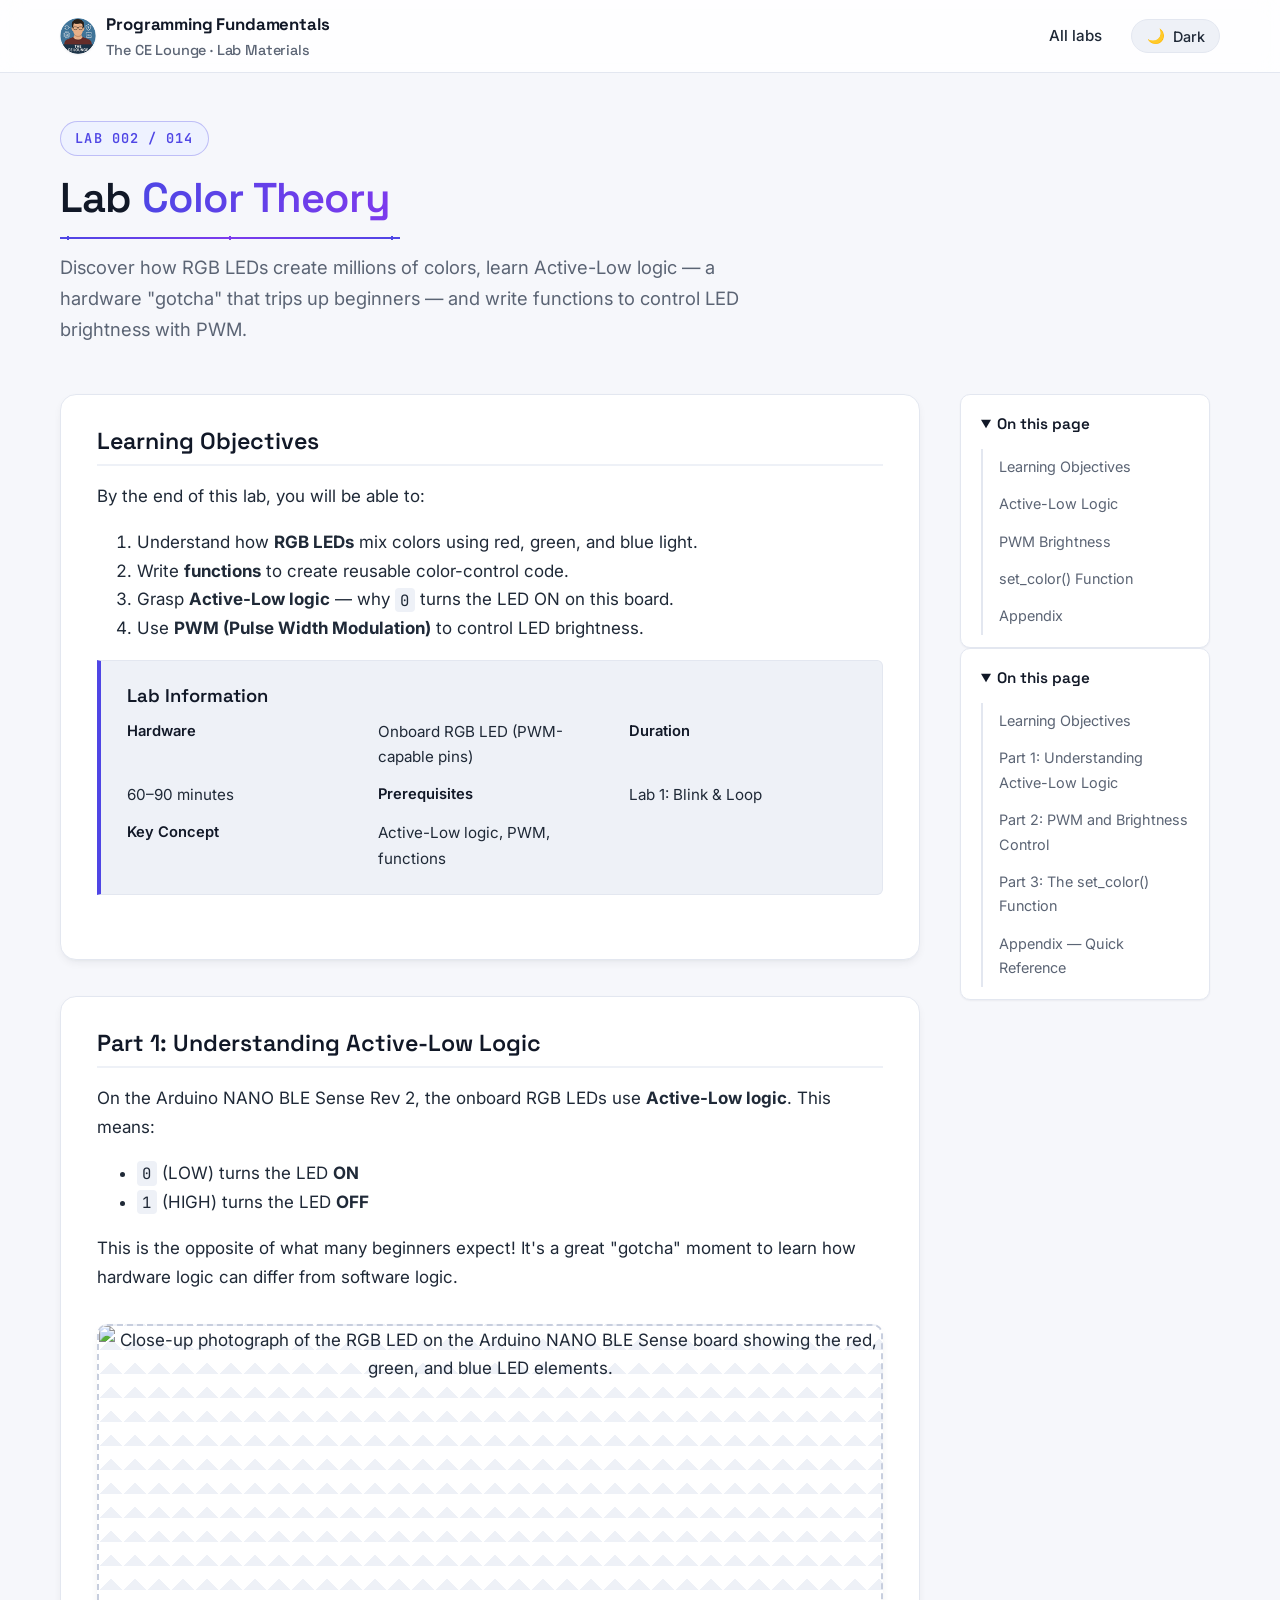
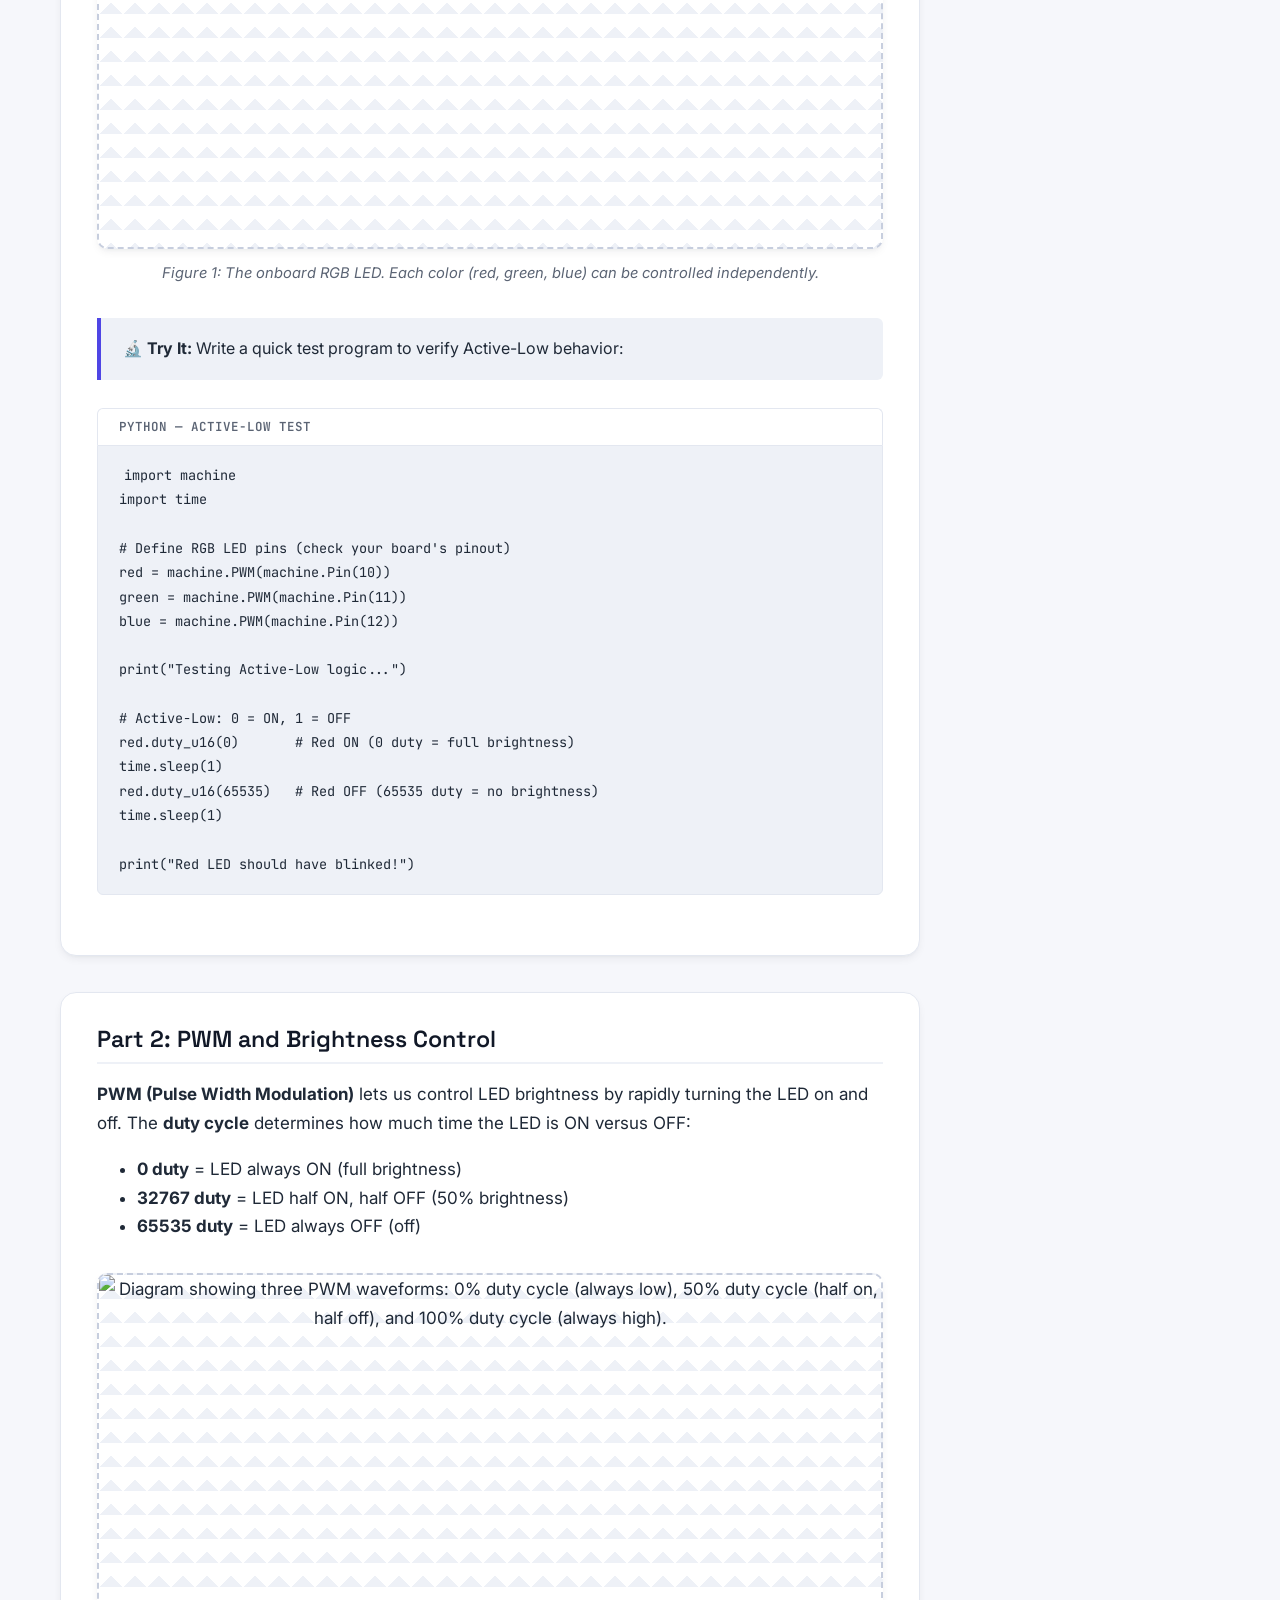
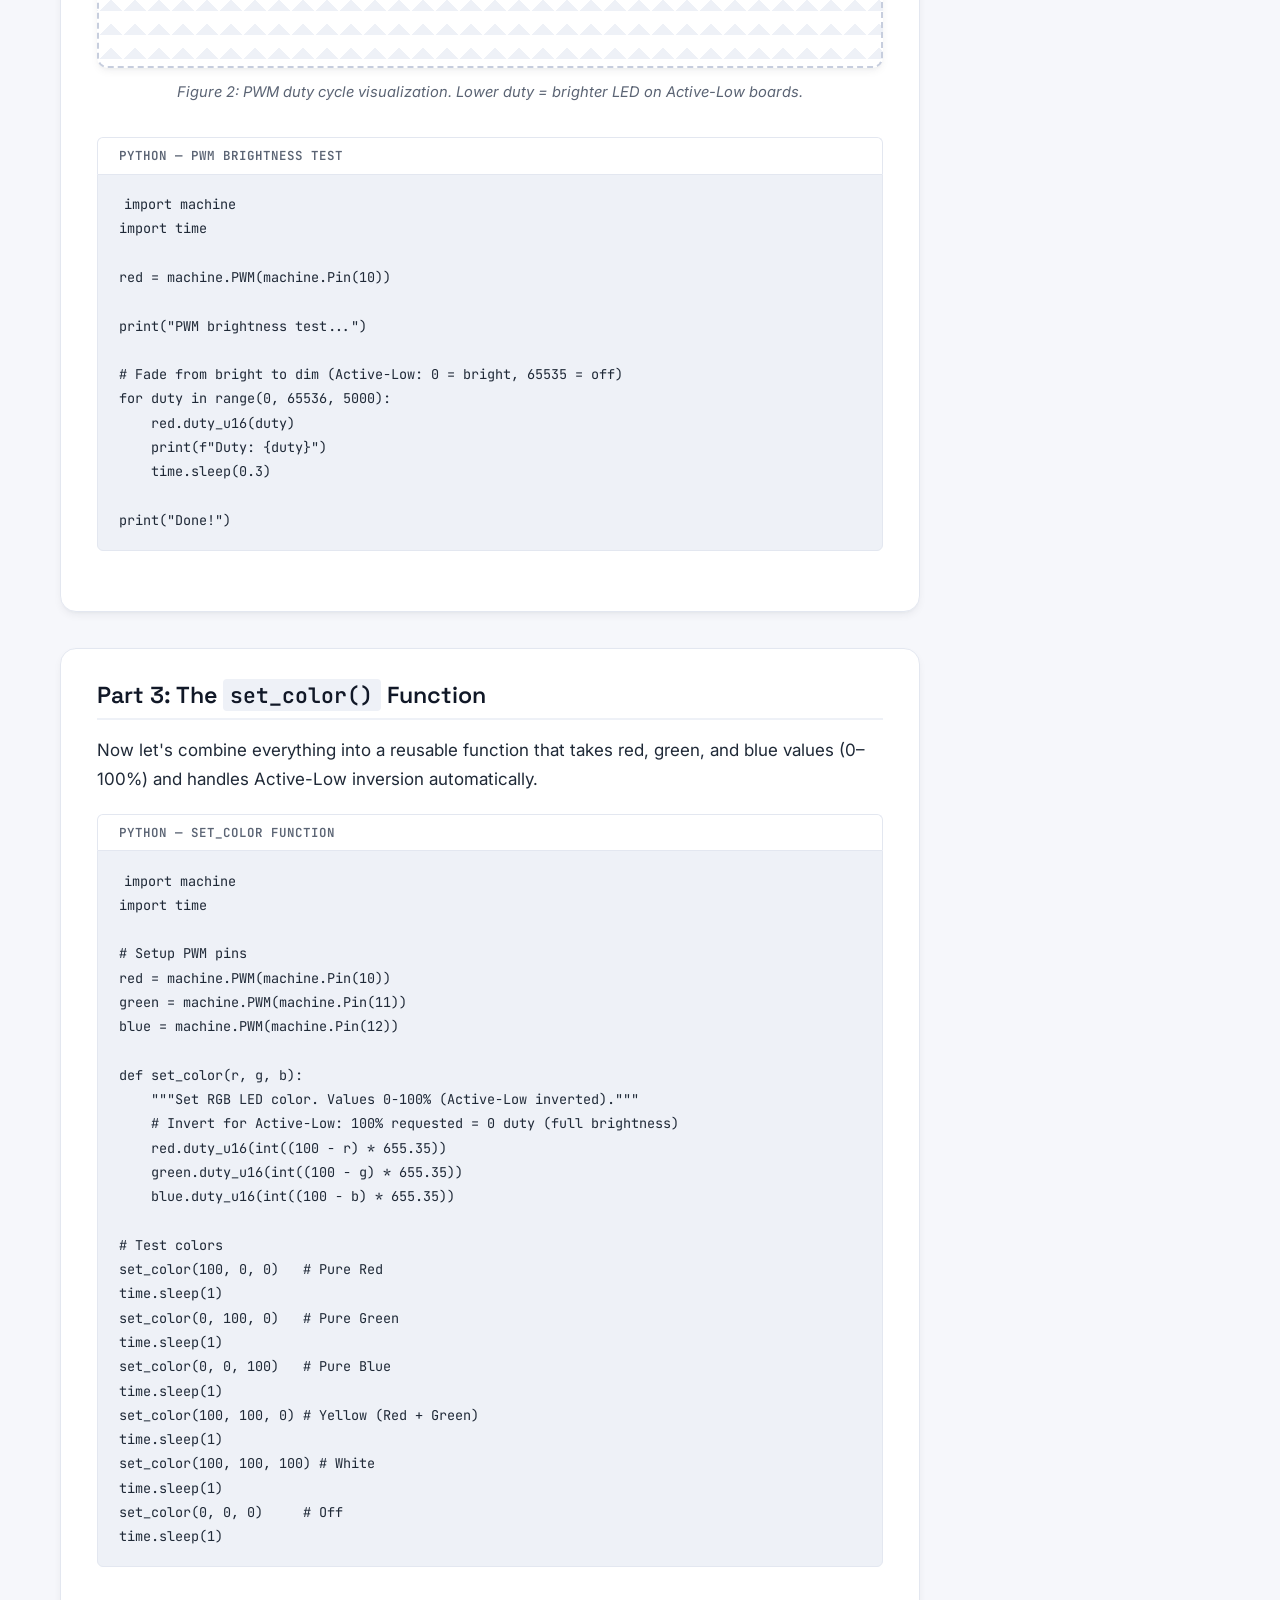
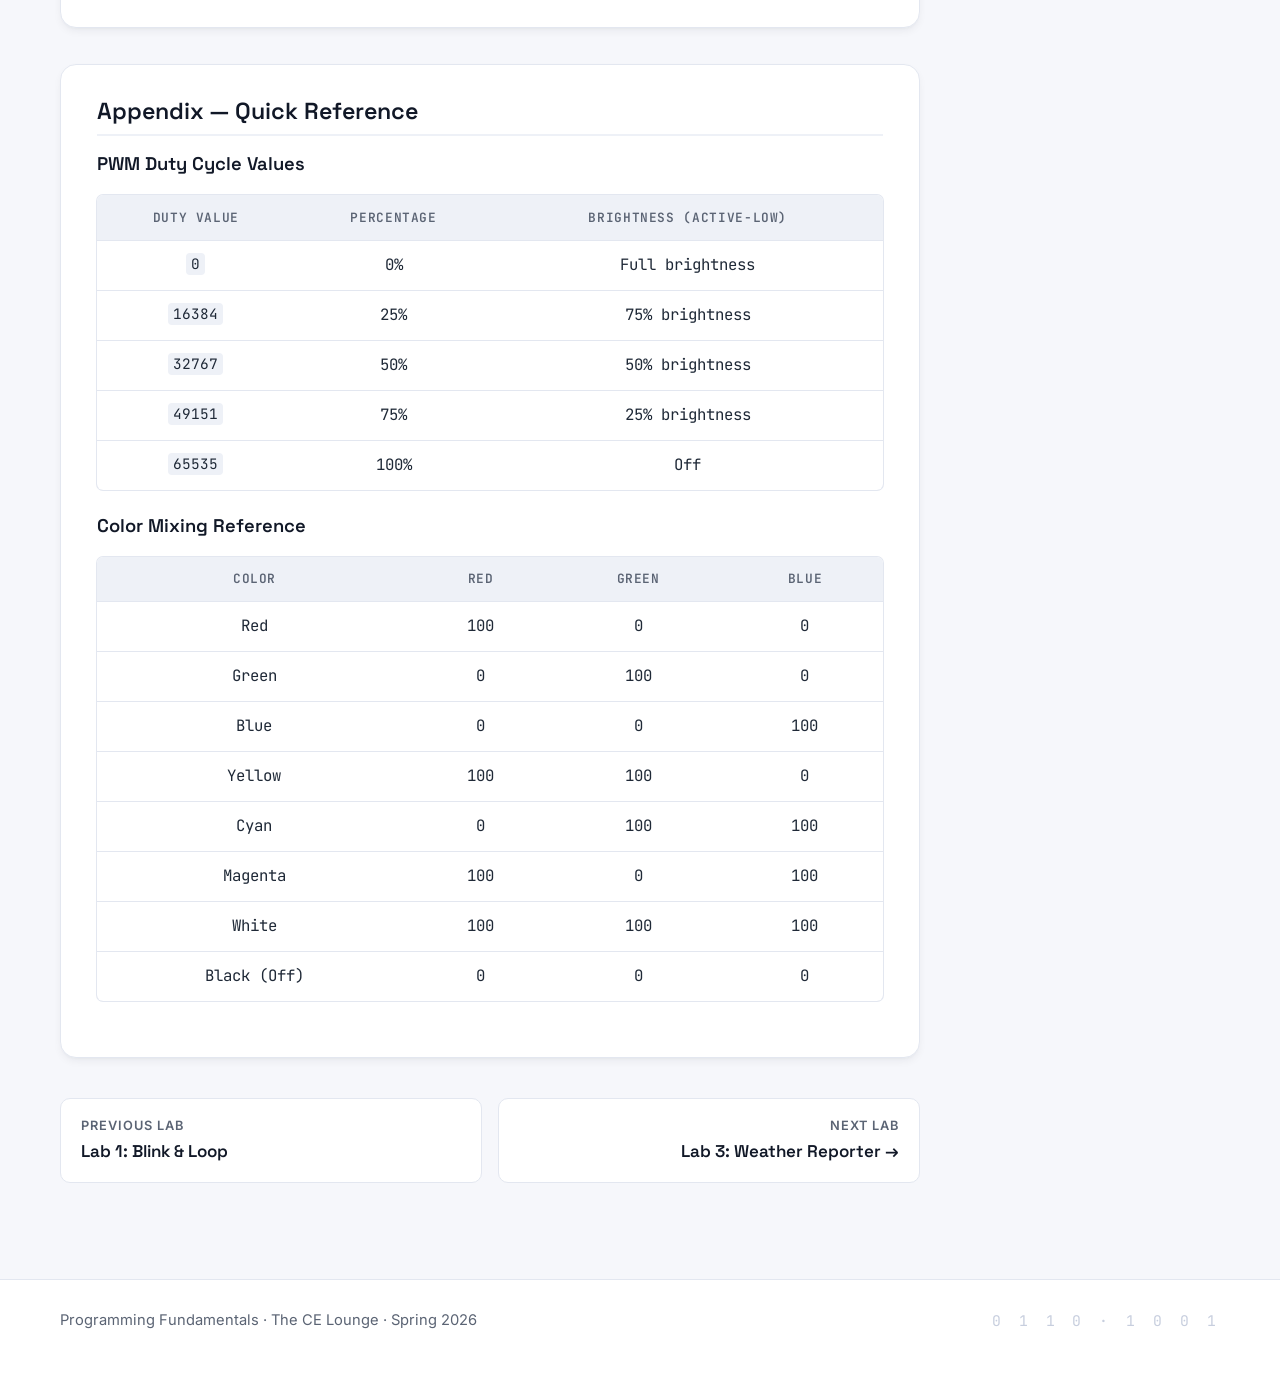
==== lessons/lab02-color-theory/index.html @ d486a9f6 "Add files via upload" ====
<!DOCTYPE html>
<html lang="en">
<head>
    <meta charset="UTF-8">
    <meta name="viewport" content="width=device-width, initial-scale=1.0">
    <title>Lab 2: Color Theory · Programming Fundamentals</title>
    <meta name="description" content="Learn RGB LED control, PWM brightness, and Active-Low logic using the Arduino NANO BLE Sense onboard RGB LED.">
    <link rel="icon" type="image/png" href="../../assets/images/favicon-32.png" sizes="32x32">
    <link rel="icon" type="image/png" href="../../assets/images/favicon-16.png" sizes="16x16">
    <link rel="apple-touch-icon" href="../../assets/images/apple-touch-icon.png">
    <link rel="preconnect" href="https://fonts.googleapis.com">
    <link rel="preconnect" href="https://fonts.gstatic.com" crossorigin>
    <link href="https://fonts.googleapis.com/css2?family=Space+Grotesk:wght@500;600;700&family=Inter:wght@400;500;600;700&family=JetBrains+Mono:wght@400;500;700&display=swap" rel="stylesheet">
    <link rel="stylesheet" href="../../assets/css/site.css">
    <link rel="stylesheet" href="../../assets/css/lab-common.css">
    <link rel="stylesheet" href="lab-styles.css">
    <script src="../../assets/js/site.js" defer></script>
    <script src="../../assets/js/lab-common.js" defer></script>
</head>
<body>
    <a class="skip-link" href="#main-content">Skip to main content</a>

    <header class="site-header" role="banner">
        <div class="header-inner">
            <a class="brand" href="../../index.html" aria-label="Programming Fundamentals — Home">
                <img class="brand-mark" src="../../assets/images/logo-mark-64.png" alt="" width="36" height="36">
                <span>Programming Fundamentals<span class="brand-course">The CE Lounge · Lab Materials</span></span>
            </a>
            <nav class="site-nav" aria-label="Course">
                <ul>
                    <li><a href="../../index.html">All labs</a></li>
                </ul>
            </nav>
            <button type="button" class="theme-toggle" aria-pressed="false" aria-label="Switch to dark theme">🌙<span class="theme-label">Dark</span></button>
        </div>
    </header>

    <div class="hero">
        <p class="eyebrow">
            <span aria-hidden="true">Lab 002 / 014</span>
            <span class="sr-only">Lab 2 of 14</span>
        </p>
        <h1>Lab <span class="accent">Color Theory</span></h1>
        <hr class="trace-rule" aria-hidden="true">
        <p class="lede">Discover how RGB LEDs create millions of colors, learn Active-Low logic — a hardware "gotcha" that trips up beginners — and write functions to control LED brightness with PWM.</p>
    </div>

    <div class="page-grid">
        <main id="main-content" class="content">

            <section id="objectives" class="section" aria-labelledby="objectives-heading">
                <h2 id="objectives-heading">Learning Objectives</h2>
                <p>By the end of this lab, you will be able to:</p>
                <ol>
                    <li>Understand how <strong>RGB LEDs</strong> mix colors using red, green, and blue light.</li>
                    <li>Write <strong>functions</strong> to create reusable color-control code.</li>
                    <li>Grasp <strong>Active-Low logic</strong> — why <code>0</code> turns the LED ON on this board.</li>
                    <li>Use <strong>PWM (Pulse Width Modulation)</strong> to control LED brightness.</li>
                </ol>

                <div class="example-card" role="note" aria-label="Lab information">
                    <h3 id="lab-meta-heading">Lab Information</h3>
                    <dl class="lab-meta-list">
                        <dt>Hardware</dt>
                        <dd>Onboard RGB LED (PWM-capable pins)</dd>
                        <dt>Duration</dt>
                        <dd>60–90 minutes</dd>
                        <dt>Prerequisites</dt>
                        <dd>Lab 1: Blink &amp; Loop</dd>
                        <dt>Key Concept</dt>
                        <dd>Active-Low logic, PWM, functions</dd>
                    </dl>
                </div>
            </section>

            <section id="active-low" class="section" aria-labelledby="active-low-heading">
                <h2 id="active-low-heading">Part 1: Understanding Active-Low Logic</h2>
                <p>On the Arduino NANO BLE Sense Rev 2, the onboard RGB LEDs use <strong>Active-Low logic</strong>. This means:</p>
                <ul>
                    <li><code>0</code> (LOW) turns the LED <strong>ON</strong></li>
                    <li><code>1</code> (HIGH) turns the LED <strong>OFF</strong></li>
                </ul>
                <p>This is the opposite of what many beginners expect! It's a great "gotcha" moment to learn how hardware logic can differ from software logic.</p>

                <!-- IMAGE PROVISION: replace src="" with the real file once photographed -->
                <figure class="lab-figure" role="group" aria-labelledby="rgb-led-caption">
                    <img src="" data-suggested-filename="assets/images/rgb-led-closeup.jpg"
                         alt="Close-up photograph of the RGB LED on the Arduino NANO BLE Sense board showing the red, green, and blue LED elements."
                         width="600" height="400"
                         loading="lazy">
                    <figcaption id="rgb-led-caption">Figure 1: The onboard RGB LED. Each color (red, green, blue) can be controlled independently.</figcaption>
                </figure>

                <div class="instructions" role="note" aria-label="Try it yourself">
                    <strong>🔬 Try It:</strong> Write a quick test program to verify Active-Low behavior:
                </div>

                <div class="code-block">
                    <span class="code-caption">Python — Active-Low Test</span>
                    <pre><code>import machine
import time

# Define RGB LED pins (check your board's pinout)
red = machine.PWM(machine.Pin(10))
green = machine.PWM(machine.Pin(11))
blue = machine.PWM(machine.Pin(12))

print("Testing Active-Low logic...")

# Active-Low: 0 = ON, 1 = OFF
red.duty_u16(0)       # Red ON (0 duty = full brightness)
time.sleep(1)
red.duty_u16(65535)   # Red OFF (65535 duty = no brightness)
time.sleep(1)

print("Red LED should have blinked!")</code></pre>
                </div>
            </section>

            <section id="pwm-brightness" class="section" aria-labelledby="pwm-heading">
                <h2 id="pwm-heading">Part 2: PWM and Brightness Control</h2>
                <p><strong>PWM (Pulse Width Modulation)</strong> lets us control LED brightness by rapidly turning the LED on and off. The <strong>duty cycle</strong> determines how much time the LED is ON versus OFF:</p>
                <ul>
                    <li><strong>0 duty</strong> = LED always ON (full brightness)</li>
                    <li><strong>32767 duty</strong> = LED half ON, half OFF (50% brightness)</li>
                    <li><strong>65535 duty</strong> = LED always OFF (off)</li>
                </ul>

                <!-- IMAGE PROVISION: replace src="" with the real file once created -->
                <figure class="lab-figure" role="group" aria-labelledby="pwm-diagram-caption">
                    <img src="" data-suggested-filename="assets/images/pwm-duty-cycle.png"
                         alt="Diagram showing three PWM waveforms: 0% duty cycle (always low), 50% duty cycle (half on, half off), and 100% duty cycle (always high)."
                         width="600" height="300"
                         loading="lazy">
                    <figcaption id="pwm-diagram-caption">Figure 2: PWM duty cycle visualization. Lower duty = brighter LED on Active-Low boards.</figcaption>
                </figure>

                <div class="code-block">
                    <span class="code-caption">Python — PWM Brightness Test</span>
                    <pre><code>import machine
import time

red = machine.PWM(machine.Pin(10))

print("PWM brightness test...")

# Fade from bright to dim (Active-Low: 0 = bright, 65535 = off)
for duty in range(0, 65536, 5000):
    red.duty_u16(duty)
    print(f"Duty: {duty}")
    time.sleep(0.3)

print("Done!")</code></pre>
                </div>
            </section>

            <section id="set-color-function" class="section" aria-labelledby="function-heading">
                <h2 id="function-heading">Part 3: The <code>set_color()</code> Function</h2>
                <p>Now let's combine everything into a reusable function that takes red, green, and blue values (0–100%) and handles Active-Low inversion automatically.</p>

                <div class="code-block">
                    <span class="code-caption">Python — set_color Function</span>
                    <pre><code>import machine
import time

# Setup PWM pins
red = machine.PWM(machine.Pin(10))
green = machine.PWM(machine.Pin(11))
blue = machine.PWM(machine.Pin(12))

def set_color(r, g, b):
    """Set RGB LED color. Values 0-100% (Active-Low inverted)."""
    # Invert for Active-Low: 100% requested = 0 duty (full brightness)
    red.duty_u16(int((100 - r) * 655.35))
    green.duty_u16(int((100 - g) * 655.35))
    blue.duty_u16(int((100 - b) * 655.35))

# Test colors
set_color(100, 0, 0)   # Pure Red
time.sleep(1)
set_color(0, 100, 0)   # Pure Green
time.sleep(1)
set_color(0, 0, 100)   # Pure Blue
time.sleep(1)
set_color(100, 100, 0) # Yellow (Red + Green)
time.sleep(1)
set_color(100, 100, 100) # White
time.sleep(1)
set_color(0, 0, 0)     # Off
time.sleep(1)</code></pre>
                </div>
            </section>

            <section id="appendix" class="section" aria-labelledby="appendix-heading">
                <h2 id="appendix-heading">Appendix — Quick Reference</h2>

                <h3 id="pwm-values">PWM Duty Cycle Values</h3>
                <div class="table-responsive" role="region" aria-label="PWM values table">
                    <table class="tt-table" summary="PWM duty cycle values and their brightness levels">
                        <thead>
                            <tr>
                                <th scope="col">Duty Value</th>
                                <th scope="col">Percentage</th>
                                <th scope="col">Brightness (Active-Low)</th>
                            </tr>
                        </thead>
                        <tbody>
                            <tr>
                                <td><code>0</code></td>
                                <td>0%</td>
                                <td>Full brightness</td>
                            </tr>
                            <tr>
                                <td><code>16384</code></td>
                                <td>25%</td>
                                <td>75% brightness</td>
                            </tr>
                            <tr>
                                <td><code>32767</code></td>
                                <td>50%</td>
                                <td>50% brightness</td>
                            </tr>
                            <tr>
                                <td><code>49151</code></td>
                                <td>75%</td>
                                <td>25% brightness</td>
                            </tr>
                            <tr>
                                <td><code>65535</code></td>
                                <td>100%</td>
                                <td>Off</td>
                            </tr>
                        </tbody>
                    </table>
                </div>

                <h3 id="color-mixing">Color Mixing Reference</h3>
                <div class="table-responsive" role="region" aria-label="Color mixing table">
                    <table class="tt-table" summary="RGB color mixing reference">
                        <thead>
                            <tr>
                                <th scope="col">Color</th>
                                <th scope="col">Red</th>
                                <th scope="col">Green</th>
                                <th scope="col">Blue</th>
                            </tr>
                        </thead>
                        <tbody>
                            <tr>
                                <td>Red</td>
                                <td>100</td>
                                <td>0</td>
                                <td>0</td>
                            </tr>
                            <tr>
                                <td>Green</td>
                                <td>0</td>
                                <td>100</td>
                                <td>0</td>
                            </tr>
                            <tr>
                                <td>Blue</td>
                                <td>0</td>
                                <td>0</td>
                                <td>100</td>
                            </tr>
                            <tr>
                                <td>Yellow</td>
                                <td>100</td>
                                <td>100</td>
                                <td>0</td>
                            </tr>
                            <tr>
                                <td>Cyan</td>
                                <td>0</td>
                                <td>100</td>
                                <td>100</td>
                            </tr>
                            <tr>
                                <td>Magenta</td>
                                <td>100</td>
                                <td>0</td>
                                <td>100</td>
                            </tr>
                            <tr>
                                <td>White</td>
                                <td>100</td>
                                <td>100</td>
                                <td>100</td>
                            </tr>
                            <tr>
                                <td>Black (Off)</td>
                                <td>0</td>
                                <td>0</td>
                                <td>0</td>
                            </tr>
                        </tbody>
                    </table>
                </div>
            </section>

            <nav class="pager" aria-label="Lab navigation">
                <a class="pager-prev" href="../lab01-blink-loop/index.html">
                    <span class="pager-label">Previous lab</span>
                    <span class="pager-title">Lab 1: Blink &amp; Loop</span>
                </a>
                <a class="pager-next" href="../lab03-weather-reporter/index.html">
                    <span class="pager-label">Next lab</span>
                    <span class="pager-title">Lab 3: Weather Reporter →</span>
                </a>
            </nav>
        </main>

        <aside class="toc" data-toc aria-label="On this page">
            <details open>
                <summary>On this page</summary>
                <nav aria-label="Table of contents">
                    <ul>
                        <li><a href="#objectives">Learning Objectives</a></li>
                        <li><a href="#active-low">Active-Low Logic</a></li>
                        <li><a href="#pwm-brightness">PWM Brightness</a></li>
                        <li><a href="#set-color-function">set_color() Function</a></li>
                        <li><a href="#appendix">Appendix</a></li>
                    </ul>
                </nav>
            </details>
        </aside>
    </div>

    <footer class="site-footer" role="contentinfo">
        <div class="footer-inner">
            <p>Programming Fundamentals · The CE Lounge · Spring 2026</p>
            <p class="bits" aria-hidden="true">0 1 1 0 · 1 0 0 1</p>
        </div>
    </footer>
</body>
</html>
---- assets/css/site.css ----
/* ============================================================
   COURSE DESIGN SYSTEM  —  site.css
   One stylesheet shared by every course and lesson page.
   Identity: "circuit paper" — calm slate paper, signal-indigo
   accent, monospace bits, binary lesson numbering.
   Fonts: Space Grotesk (display) · Inter (body) · JetBrains Mono (code)
   ============================================================ */

/* ------------------------------------------------------------
   1. DESIGN TOKENS
   Legacy variable names (--primary-color, --accent-color, …)
   are kept because lesson scripts reference them inline.
   ------------------------------------------------------------ */
:root {
    color-scheme: light;

    /* Brand */
    --primary-color: #4f46e5;        /* signal indigo */
    --primary-hover: #4338ca;
    --primary-soft:  #eef2ff;
    --accent-color:  #059669;        /* logic green — HIGH / correct */
    --accent-soft:   #ecfdf5;
    --error-color:   #e11d48;        /* rose — LOW / incorrect */
    --error-soft:    #fff1f2;
    --grad-a: #4f46e5;
    --grad-b: #7c3aed;

    /* Surfaces & ink */
    --bg-color:      #f6f7fb;
    --card-bg:       #ffffff;
    --code-bg:       #eef1f7;
    --text-main:     #1f2937;
    --text-heading:  #111827;
    --text-muted:    #5b6474;        /* ≥ 4.5:1 on card-bg */
    --border-color:  #e3e7f0;
    --border-strong: #c7cede;

    /* Elevation */
    --shadow-sm: 0 1px 2px rgba(17, 24, 39, .05);
    --shadow-md: 0 4px 10px -2px rgba(17, 24, 39, .07), 0 2px 4px -2px rgba(17, 24, 39, .05);
    --shadow-lg: 0 14px 30px -10px rgba(49, 46, 129, .18);

    /* Type */
    --font-display: 'Space Grotesk', 'Inter', system-ui, sans-serif;
    --font-body:    'Inter', system-ui, -apple-system, 'Segoe UI', Roboto, sans-serif;
    --font-mono:    'JetBrains Mono', ui-monospace, 'SF Mono', Consolas, monospace;

    /* Motion & shape */
    --transition-smooth: all .25s cubic-bezier(.4, 0, .2, 1);
    --radius-sm: 6px;
    --radius-md: 10px;
    --radius-lg: 16px;

    /* Layout */
    --content-max: 860px;
    --page-max: 1200px;
    --header-h: 64px;
}

[data-theme="dark"] {
    color-scheme: dark;

    --primary-color: #818cf8;
    --primary-hover: #a5b4fc;
    --primary-soft:  #26264d;
    --accent-color:  #34d399;
    --accent-soft:   #0b2e23;
    --error-color:   #fb7185;
    --error-soft:    #3b101c;
    --grad-a: #818cf8;
    --grad-b: #a78bfa;

    --bg-color:      #0f1320;
    --card-bg:       #171c2c;
    --code-bg:       #1f2537;
    --text-main:     #d4d9e6;
    --text-heading:  #f1f3f9;
    --text-muted:    #98a1b6;
    --border-color:  #2a3147;
    --border-strong: #3b4460;

    --shadow-sm: 0 1px 2px rgba(0, 0, 0, .4);
    --shadow-md: 0 4px 10px -2px rgba(0, 0, 0, .5);
    --shadow-lg: 0 14px 30px -10px rgba(0, 0, 0, .6);
}

/* ------------------------------------------------------------
   2. BASE
   ------------------------------------------------------------ */
*, *::before, *::after { box-sizing: border-box; }

html { scroll-behavior: smooth; scroll-padding-top: calc(var(--header-h) + 16px); }

body {
    margin: 0;
    font-family: var(--font-body);
    font-size: 1.0625rem;
    line-height: 1.7;
    color: var(--text-main);
    background-color: var(--bg-color);
    -webkit-font-smoothing: antialiased;
}

h1, h2, h3, h4 {
    font-family: var(--font-display);
    color: var(--text-heading);
    font-weight: 600;
    line-height: 1.25;
    margin-top: 0;
}

h1 { font-size: clamp(1.9rem, 4vw, 2.6rem); letter-spacing: -.02em; margin-bottom: .5rem; }
h2 { font-size: 1.45rem; margin-bottom: 1rem; padding-bottom: .5rem; border-bottom: 2px solid var(--code-bg); }
h3 { font-size: 1.15rem; margin-bottom: .75rem; }

p { margin-top: 0; }

a { color: var(--primary-color); text-underline-offset: 3px; }
a:hover { color: var(--primary-hover); }

img { max-width: 100%; height: auto; }

code, pre, .mono { font-family: var(--font-mono); }
code { background: var(--code-bg); border-radius: 4px; padding: .1em .35em; font-size: .92em; }
pre  { background: var(--code-bg); border-radius: var(--radius-sm); padding: 1rem 1.25rem; overflow-x: auto; }

::selection { background: var(--primary-color); color: #fff; }

/* Visible keyboard focus everywhere */
:focus-visible {
    outline: 3px solid var(--primary-color);
    outline-offset: 2px;
    border-radius: 4px;
}

/* Screen-reader-only utility */
.sr-only {
    position: absolute; width: 1px; height: 1px;
    padding: 0; margin: -1px; overflow: hidden;
    clip: rect(0, 0, 0, 0); white-space: nowrap; border: 0;
}

/* Skip link — first focusable element on every page */
.skip-link {
    position: absolute; left: 1rem; top: -100px; z-index: 200;
    background: var(--primary-color); color: #fff;
    padding: .75rem 1.25rem; border-radius: 0 0 var(--radius-sm) var(--radius-sm);
    font-weight: 600; text-decoration: none;
    transition: top .2s ease;
}
.skip-link:focus { top: 0; color: #fff; }

/* ------------------------------------------------------------
   3. SITE HEADER
   ------------------------------------------------------------ */
.site-header {
    position: sticky; top: 0; z-index: 100;
    min-height: var(--header-h);
    display: flex; align-items: center;
    backdrop-filter: blur(12px);
    -webkit-backdrop-filter: blur(12px);
    background: color-mix(in srgb, var(--card-bg) 82%, transparent);
    border-bottom: 1px solid var(--border-color);
}
@supports not (background: color-mix(in srgb, red 50%, blue)) {
    .site-header { background: var(--card-bg); }
}

.header-inner {
    width: 100%; max-width: var(--page-max);
    margin: 0 auto; padding: .6rem 1.25rem;
    display: flex; align-items: center; gap: 1rem; flex-wrap: wrap;
}

.brand {
    display: flex; align-items: center; gap: .65rem;
    text-decoration: none; color: var(--text-heading);
    font-family: var(--font-display); font-weight: 700;
    font-size: 1.05rem; letter-spacing: -.01em;
    margin-right: auto;
}
.brand:hover { color: var(--primary-color); }
.brand .brand-mark {
    display: inline-block;
    width: 36px; height: 36px; border-radius: 50%;
    object-fit: cover;
    box-shadow: var(--shadow-sm);
    background: #fff;
    flex-shrink: 0;
}
.brand .brand-course { color: var(--text-muted); font-weight: 500; font-size: .9rem; display: block; }

.site-nav ul {
    list-style: none; margin: 0; padding: 0;
    display: flex; gap: .25rem; flex-wrap: wrap;
}
.site-nav a {
    display: block; padding: .5rem .85rem;
    border-radius: var(--radius-sm);
    color: var(--text-main); text-decoration: none;
    font-weight: 500; font-size: .95rem;
}
.site-nav a:hover { background: var(--code-bg); color: var(--text-heading); }
.site-nav a[aria-current="page"] {
    background: var(--primary-soft); color: var(--primary-color); font-weight: 600;
}

.theme-toggle {
    display: inline-flex; align-items: center; gap: .5rem;
    background: var(--code-bg); color: var(--text-main);
    border: 1px solid var(--border-color); border-radius: 999px;
    padding: .45rem .9rem; font: 500 .9rem var(--font-body);
    cursor: pointer; transition: var(--transition-smooth);
    margin: 0; box-shadow: none;
}
.theme-toggle:hover { border-color: var(--primary-color); background: var(--code-bg); transform: none; }
[data-theme="dark"] .theme-toggle,
[data-theme="dark"] .theme-toggle:hover { color: var(--text-main); }

/* ------------------------------------------------------------
   4. HERO  (lesson & course intro)
   Signature: binary chip eyebrow + circuit-trace rule.
   ------------------------------------------------------------ */
.hero {
    max-width: var(--page-max);
    margin: 0 auto;
    padding: 3rem 1.25rem 1.5rem;
}

.hero .eyebrow {
    display: inline-flex; align-items: center; gap: .6rem;
    font-family: var(--font-mono); font-size: .85rem; font-weight: 600;
    letter-spacing: .08em; text-transform: uppercase;
    color: var(--primary-color);
    background: var(--primary-soft);
    border: 1px solid color-mix(in srgb, var(--primary-color) 30%, transparent);
    border-radius: 999px; padding: .3rem .9rem; margin-bottom: 1rem;
}

.hero h1 { max-width: 22ch; }
.hero .accent {
    background: linear-gradient(90deg, var(--grad-a), var(--grad-b));
    -webkit-background-clip: text; background-clip: text; color: transparent;
}

.hero .lede {
    font-size: 1.15rem; color: var(--text-muted);
    max-width: 58ch; margin: .5rem 0 1.5rem;
}

/* Circuit-trace rule: a thin signal line with solder nodes */
.trace-rule {
    height: 12px; border: 0; margin: 0 0 .5rem; padding: 0;
    background:
        radial-gradient(circle 4px at 8px 6px,  var(--grad-a) 45%, transparent 50%),
        radial-gradient(circle 4px at 50% 6px,  var(--grad-b) 45%, transparent 50%),
        radial-gradient(circle 4px at calc(100% - 8px) 6px, var(--grad-a) 45%, transparent 50%),
        linear-gradient(90deg, var(--grad-a), var(--grad-b), var(--grad-a)) 0 5px / 100% 2px no-repeat;
    max-width: 340px;
}

/* ------------------------------------------------------------
   5. PAGE LAYOUT  — content + sticky "on this page" nav
   ------------------------------------------------------------ */
.page-grid {
    max-width: var(--page-max);
    margin: 0 auto;
    padding: 0 1.25rem 4rem;
    display: grid;
    grid-template-columns: minmax(0, var(--content-max)) 250px;
    gap: 2.5rem;
    align-items: start;
}

.content { min-width: 0; }

/* On-this-page navigation */
.toc {
    position: sticky; top: calc(var(--header-h) + 20px);
    order: 2;
}
.toc details {
    background: var(--card-bg);
    border: 1px solid var(--border-color);
    border-radius: var(--radius-md);
    box-shadow: var(--shadow-sm);
    padding: .5rem .5rem;
}
.toc summary {
    cursor: pointer; font-family: var(--font-display);
    font-weight: 600; font-size: .95rem; color: var(--text-heading);
    padding: .5rem .75rem; border-radius: var(--radius-sm);
    list-style-position: inside;
}
.toc summary:hover { background: var(--code-bg); }
.toc ul { list-style: none; margin: .25rem 0 .25rem; padding: 0; }
.toc li { margin: 0; }
.toc a {
    display: block; padding: .4rem .75rem .4rem 1rem;
    font-size: .9rem; color: var(--text-muted); text-decoration: none;
    border-left: 2px solid var(--border-color);
    margin-left: .75rem; border-radius: 0 var(--radius-sm) var(--radius-sm) 0;
}
.toc a:hover { color: var(--primary-color); background: var(--code-bg); border-left-color: var(--primary-color); }
.toc a[aria-current="true"] { color: var(--primary-color); border-left-color: var(--primary-color); font-weight: 600; }

@media (max-width: 1023px) {
    .page-grid { grid-template-columns: minmax(0, 1fr); gap: 1.5rem; }
    .toc { position: static; order: -1; }
}

/* ------------------------------------------------------------
   6. SECTIONS & PROSE BLOCKS
   ------------------------------------------------------------ */
@keyframes fadeUp {
    from { opacity: 0; transform: translateY(14px); }
    to   { opacity: 1; transform: translateY(0); }
}

.section {
    background: var(--card-bg);
    border: 1px solid var(--border-color);
    border-radius: var(--radius-lg);
    box-shadow: var(--shadow-md);
    padding: 2rem 2.25rem;
    margin-bottom: 2.25rem;
    animation: fadeUp .5s ease-out both;
}
.section:nth-child(1) { animation-delay: .05s; }
.section:nth-child(2) { animation-delay: .12s; }
.section:nth-child(3) { animation-delay: .19s; }
.section:nth-child(n+4) { animation-delay: .25s; }

.instructions {
    background: var(--code-bg);
    border-left: 4px solid var(--primary-color);
    border-radius: 0 var(--radius-sm) var(--radius-sm) 0;
    padding: 1.1rem 1.4rem;
    margin-bottom: 1.75rem;
    font-size: 1rem;
}
.instructions ul { margin: 0; padding-left: 1.2rem; }
.instructions li + li { margin-top: .25rem; }

.example-card {
    background: var(--code-bg);
    border: 1px solid var(--border-color);
    border-left: 4px solid var(--primary-color);
    border-radius: 0 var(--radius-sm) var(--radius-sm) 0;
    padding: 1.4rem 1.6rem;
    margin-bottom: 2rem;
}
.example-card h3 { margin-top: 0; }

.formula-box, .formula-box p, .sim-equation, .calc-sub {
    white-space: normal;
    overflow-wrap: break-word;
    word-break: break-word;
}
.formula-box { font-family: var(--font-mono); font-size: 1.02rem; margin-top: 1rem; }

.badge {
    background: var(--primary-color); color: #fff;
    padding: .25rem .75rem; border-radius: 999px;
    font-size: .82rem; font-weight: 600;
    text-transform: uppercase; letter-spacing: .05em;
    margin-right: .75rem; display: inline-block;
}

.solution pre {
    font-family: var(--font-mono); font-size: 1rem;
    color: var(--text-main); background: var(--bg-color);
    padding: 1.25rem 1.5rem; border-radius: var(--radius-sm);
    border: 1px solid var(--border-color); margin-top: 1rem;
    overflow-x: auto;
}

/* ------------------------------------------------------------
   7. BUTTONS
   ------------------------------------------------------------ */
button {
    font-family: var(--font-body);
    background: var(--primary-color); color: #fff;
    border: none; border-radius: var(--radius-sm);
    padding: .6rem 1.25rem;
    font-size: .98rem; font-weight: 500; cursor: pointer;
    transition: var(--transition-smooth);
    box-shadow: var(--shadow-sm);
    margin: 0 .5rem .5rem 0;
}
button:hover { background: var(--primary-hover); transform: translateY(-1px); }
button:active { transform: translateY(0); }
[data-theme="dark"] button { color: #0f1320; }
[data-theme="dark"] button:hover { color: #0f1320; }

.check-steps-btn { background: var(--primary-color); }
.check-steps-btn:hover { background: var(--primary-hover); }

.hide-steps-btn,
[data-theme="dark"] .hide-steps-btn {
    background: var(--code-bg); color: var(--text-main);
    border: 1px solid var(--border-color); box-shadow: none;
}
.hide-steps-btn:hover,
[data-theme="dark"] .hide-steps-btn:hover { background: var(--border-color); color: var(--text-heading); }

/* ------------------------------------------------------------
   8. TABLES  (truth tables, calculation tables)
   ------------------------------------------------------------ */
.tt-wrap, .tt-form, .table-responsive {
    width: 100%; max-width: 100%;
    overflow-x: auto;
    -webkit-overflow-scrolling: touch;
    border-radius: var(--radius-sm);
    margin: 1.25rem 0 1.5rem;
}
.table-responsive { box-shadow: 0 0 0 1px var(--border-color); background: var(--card-bg); }

.tt-table, .calc-table {
    border-collapse: collapse; width: 100%;
    font-family: var(--font-mono); font-size: .98rem;
    box-shadow: 0 0 0 1px var(--border-color);
    border-radius: var(--radius-sm); overflow: hidden;
}
.tt-table { min-width: 320px; }
.calc-table { white-space: nowrap; }

.tt-table th, .tt-table td,
.calc-table th, .calc-table td {
    padding: .7rem .9rem; text-align: center;
    border-bottom: 1px solid var(--border-color);
}
.calc-table th, .calc-table td { border: 1px solid var(--border-color); }

.tt-table th, .calc-table th {
    background: var(--code-bg); color: var(--text-muted);
    font-weight: 600; text-transform: uppercase;
    font-size: .8rem; letter-spacing: .05em;
}
.tt-table tr:last-child td { border-bottom: none; }

/* ------------------------------------------------------------
   9. INPUTS & FEEDBACK  (correct / incorrect states)
   ------------------------------------------------------------ */
input[type="text"], input[type="number"] {
    font-family: var(--font-mono); font-size: 1rem;
    color: var(--text-main); background: var(--card-bg);
    border: 1px solid var(--border-strong); border-radius: var(--radius-sm);
    padding: .45rem .55rem;
    transition: var(--transition-smooth);
}
input[type="text"]:focus, input[type="number"]:focus {
    outline: none;
    border-color: var(--primary-color);
    box-shadow: 0 0 0 3px color-mix(in srgb, var(--primary-color) 22%, transparent);
}

.tt-table input[type="text"], .tt-table input[type="number"],
.calc-table input[type="text"], .calc-table input[type="number"] {
    width: 3.2rem; text-align: center;
}

input.correct   { background: var(--accent-soft); border-color: var(--accent-color); color: var(--accent-color); font-weight: 600; }
input.incorrect { background: var(--error-soft);  border-color: var(--error-color);  color: var(--error-color); }

.feedback { font-weight: 500; font-size: .95rem; display: inline-block; margin-top: .5rem; }
.feedback.correct   { color: var(--accent-color); }
.feedback.incorrect { color: var(--error-color); }

.input-group {
    display: flex; flex-direction: row; align-items: center;
    flex: 1 1 600px; min-width: 0; gap: .7rem;
}
.input-group span { min-width: 200px; font-size: 1.02rem; font-weight: 500; }
.input-group input[type="text"], .input-group input[type="number"] {
    width: 100%; min-width: 140px; max-width: 600px;
}

.calc-box {
    display: flex; align-items: center; gap: 1.2rem;
    margin-bottom: 1rem; flex-wrap: wrap;
}
.steps-form { margin-top: 1rem; }

.add-horizontal-row {
    display: flex; align-items: center; gap: .5rem;
    margin-bottom: .5rem; flex-wrap: wrap;
}
.add-horizontal-row span { min-width: 70px; font-weight: 500; color: var(--text-muted); }
.add-horizontal-row input[type="number"] {
    width: 3.5rem; min-width: 3.5rem; text-align: center; font-size: 1.05rem;
}

/* ------------------------------------------------------------
   10. INTERACTIVE SIMULATORS
   ------------------------------------------------------------ */
.simulator {
    background:
        radial-gradient(circle at 1px 1px, color-mix(in srgb, var(--border-strong) 55%, transparent) 1px, transparent 0) 0 0 / 22px 22px,
        var(--bg-color);
    border: 1px solid var(--border-color);
    border-radius: var(--radius-md);
    padding: 1.5rem;
    margin: 1.5rem 0 2rem;
}
.simulator > h3 {
    margin: 0 0 1rem;
    font-family: var(--font-mono); font-size: .85rem; font-weight: 600;
    letter-spacing: .1em; text-transform: uppercase; color: var(--text-muted);
}

.simulators-grid {
    display: grid; grid-template-columns: repeat(auto-fit, minmax(300px, 1fr));
    gap: 1.5rem;
}
.simulators-grid .simulator { margin: 0; }

.sim-container {
    display: flex; align-items: center; justify-content: center;
    gap: 1rem; flex-wrap: wrap;
}
.sim-inputs { display: flex; flex-direction: column; gap: .6rem; }

.sim-btn, [data-theme="dark"] .sim-btn {
    background: var(--card-bg); color: var(--text-main);
    border: 2px solid var(--border-strong);
    padding: .7rem 1.4rem;
    font-family: var(--font-mono); font-size: .95rem; font-weight: 600;
    border-radius: var(--radius-sm); cursor: pointer;
    transition: var(--transition-smooth); box-shadow: none; margin: 0;
}
.sim-btn:hover { border-color: var(--primary-color); transform: none; background: var(--card-bg); }
.sim-btn.active, [data-theme="dark"] .sim-btn.active { background: var(--primary-color); color: #fff; border-color: var(--primary-color); }
[data-theme="dark"] .sim-btn.active { color: #0f1320; }

.sim-flow-arrow { color: var(--text-muted); font-size: 1.5rem; font-weight: 700; }

.sim-gate-box {
    padding: 1.4rem 1.9rem;
    background: linear-gradient(135deg, var(--grad-a), var(--grad-b));
    color: #fff; font-family: var(--font-display);
    font-weight: 700; font-size: 1.2rem; letter-spacing: .05em;
    border-radius: var(--radius-sm); box-shadow: var(--shadow-md);
}

.sim-output, [data-theme="dark"] .sim-output {
    background: var(--card-bg); color: var(--text-muted);
    border: 2px solid var(--border-strong);
    padding: .9rem 1.4rem;
    font-family: var(--font-mono); font-size: 1.05rem; font-weight: 700;
    border-radius: var(--radius-sm); transition: var(--transition-smooth);
}
.sim-output.active, [data-theme="dark"] .sim-output.active {
    color: var(--accent-color); border-color: var(--accent-color); background: var(--accent-soft);
}

.bit-row { display: flex; gap: .45rem; flex-wrap: wrap; justify-content: center; }
.bit-btn, [data-theme="dark"] .bit-btn {
    width: 3.2rem; height: 3.8rem;
    background: var(--card-bg); color: var(--text-main);
    border: 2px solid var(--border-strong); border-radius: var(--radius-sm);
    font-family: var(--font-mono); font-size: 1.25rem; font-weight: 700;
    cursor: pointer; transition: var(--transition-smooth);
    display: flex; flex-direction: column; align-items: center; justify-content: center;
    box-shadow: none; margin: 0;
}
.bit-btn span { font-size: .68rem; color: var(--text-muted); font-weight: 500; margin-top: .25rem; }
.bit-btn:hover { border-color: var(--primary-color); transform: translateY(-2px); background: var(--card-bg); }
.bit-btn.active, [data-theme="dark"] .bit-btn.active { background: var(--primary-color); color: #fff; border-color: var(--primary-color); }
[data-theme="dark"] .bit-btn.active { color: #0f1320; }
.bit-btn.active span { color: rgba(255, 255, 255, .8); }
[data-theme="dark"] .bit-btn.active span { color: rgba(15, 19, 32, .7); }

.sim-equation {
    font-family: var(--font-mono); font-size: 1.05rem;
    color: var(--text-muted); text-align: center; line-height: 2;
}
.sim-result {
    font-size: 1.4rem; font-weight: 700; color: var(--primary-color);
    background: var(--code-bg); padding: .5rem 1.4rem; border-radius: var(--radius-sm);
    display: inline-block;
}

.step-box {
    background: var(--bg-color); width: 100%;
    padding: 1.4rem; border-radius: var(--radius-sm);
    font-family: var(--font-mono); font-size: 1.02rem; color: var(--text-main);
}
.step-row {
    display: flex; justify-content: space-between; gap: 1rem; flex-wrap: wrap;
    margin-bottom: .5rem; padding-bottom: .5rem;
    border-bottom: 1px dashed var(--border-color);
}
.step-row:last-child {
    border-bottom: none; margin-bottom: 0; padding-bottom: 0;
    font-weight: 700; font-size: 1.15rem; color: var(--primary-color);
}
.step-label { color: var(--text-muted); font-family: var(--font-body); font-size: .92rem; }

/* ------------------------------------------------------------
   11. GATE FIGURES & PROBLEM CARDS
   ------------------------------------------------------------ */
.gate-flex { display: flex; gap: 1.5rem; align-items: center; flex-wrap: wrap; margin-bottom: 1rem; }
.gate-info { flex: 1 1 260px; }
.gate-figure { flex: 0 1 220px; text-align: center; }
.gate-figure img {
    background: #fff; border: 1px solid var(--border-color);
    border-radius: var(--radius-sm); padding: .5rem;
}

.circuit-form { margin-top: 1rem; }
.circuit-desc { color: var(--text-muted); margin-bottom: .75rem; }

.problem-grid {
    display: grid;
    grid-template-columns: repeat(auto-fill, minmax(280px, 1fr));
    gap: 1.5rem;
}

.card {
    background: var(--card-bg);
    border: 1px solid var(--border-color);
    border-radius: var(--radius-md);
    padding: 1.5rem;
    box-shadow: var(--shadow-sm);
    transition: var(--transition-smooth);
}
.card:hover { transform: translateY(-2px); box-shadow: var(--shadow-md); }
.card h3 { border: none; }

/* ------------------------------------------------------------
   12. COURSE HOME — lesson cards with binary numbering
   ------------------------------------------------------------ */
.lesson-list {
    list-style: none; margin: 0; padding: 0;
    display: grid; grid-template-columns: repeat(auto-fill, minmax(290px, 1fr));
    gap: 1.5rem;
}

.lesson-card {
    position: relative;
    background: var(--card-bg);
    border: 1px solid var(--border-color);
    border-radius: var(--radius-lg);
    box-shadow: var(--shadow-sm);
    padding: 1.75rem;
    transition: var(--transition-smooth);
    animation: fadeUp .5s ease-out both;
    display: flex; flex-direction: column; gap: .5rem;
}
.lesson-list li:nth-child(1) .lesson-card { animation-delay: .05s; }
.lesson-list li:nth-child(2) .lesson-card { animation-delay: .1s; }
.lesson-list li:nth-child(3) .lesson-card { animation-delay: .15s; }
.lesson-list li:nth-child(4) .lesson-card { animation-delay: .2s; }
.lesson-list li:nth-child(n+5) .lesson-card { animation-delay: .25s; }

.lesson-card:hover, .lesson-card:focus-within {
    transform: translateY(-4px);
    box-shadow: var(--shadow-lg);
    border-color: color-mix(in srgb, var(--primary-color) 45%, var(--border-color));
}

.lesson-num {
    font-family: var(--font-mono); font-size: .82rem; font-weight: 700;
    letter-spacing: .18em; color: var(--primary-color);
}
.lesson-num::before { content: "LESSON "; color: var(--text-muted); letter-spacing: .1em; font-weight: 600; }

.lesson-card h3 { font-size: 1.3rem; margin: 0; border: none; padding: 0; }
.lesson-card h3 a { color: var(--text-heading); text-decoration: none; }
.lesson-card h3 a::after { content: ""; position: absolute; inset: 0; border-radius: var(--radius-lg); }
.lesson-card h3 a:hover { color: var(--primary-color); }

.lesson-desc { color: var(--text-muted); font-size: .97rem; margin: 0; flex-grow: 1; }

.lesson-cta {
    font-weight: 600; font-size: .92rem; color: var(--primary-color);
    font-family: var(--font-display);
}

/* ------------------------------------------------------------
   13. LESSON PAGER  (previous / next)
   ------------------------------------------------------------ */
.pager {
    display: grid; grid-template-columns: 1fr 1fr; gap: 1rem;
    margin-top: 2.5rem;
}
.pager a {
    display: block; text-decoration: none;
    background: var(--card-bg);
    border: 1px solid var(--border-color); border-radius: var(--radius-md);
    padding: 1rem 1.25rem; transition: var(--transition-smooth);
}
.pager a:hover { border-color: var(--primary-color); box-shadow: var(--shadow-md); transform: translateY(-2px); }
.pager .pager-label { display: block; font-size: .8rem; text-transform: uppercase; letter-spacing: .08em; color: var(--text-muted); font-weight: 600; }
.pager .pager-title { font-family: var(--font-display); font-weight: 600; color: var(--text-heading); }
.pager .pager-next { text-align: right; grid-column: 2; }
.pager .pager-prev { grid-column: 1; }
@media (max-width: 560px) {
    .pager { grid-template-columns: 1fr; }
    .pager .pager-next, .pager .pager-prev { grid-column: 1; text-align: left; }
}

/* ------------------------------------------------------------
   14. FOOTER
   ------------------------------------------------------------ */
.site-footer {
    border-top: 1px solid var(--border-color);
    background: var(--card-bg);
    margin-top: 2rem;
}
.footer-inner {
    max-width: var(--page-max); margin: 0 auto;
    padding: 1.75rem 1.25rem;
    display: flex; justify-content: space-between; gap: 1rem; flex-wrap: wrap;
    color: var(--text-muted); font-size: .92rem;
}
.footer-inner .bits { font-family: var(--font-mono); letter-spacing: .3em; color: var(--border-strong); user-select: none; }

/* ------------------------------------------------------------
   15. RESPONSIVE, MOTION & PRINT
   ------------------------------------------------------------ */
@media (max-width: 640px) {
    body { font-size: 1rem; }
    .section { padding: 1.4rem 1.15rem; border-radius: var(--radius-md); }
    .hero { padding-top: 2rem; }
    .input-group { flex-direction: column; align-items: flex-start; gap: .3rem; }
    .input-group span { min-width: 0; }
    .sim-container { gap: .75rem; }
}

@media (prefers-reduced-motion: reduce) {
    html { scroll-behavior: auto; }
    *, *::before, *::after {
        animation-duration: .01ms !important;
        animation-iteration-count: 1 !important;
        transition-duration: .01ms !important;
    }
}

@media print {
    .site-header, .site-footer, .toc, .skip-link, .theme-toggle, .pager { display: none; }
    .section { box-shadow: none; border: 1px solid #ccc; break-inside: avoid; }
    body { background: #fff; color: #000; }
}

/* ------------------------------------------------------------
   16. VERILOG TUTORIAL ADDITIONS — code blocks, quizzes, callouts
   ------------------------------------------------------------ */
.code-block {
    position: relative;
    margin: 1.25rem 0 1.75rem;
}
.code-block pre {
    margin: 0;
    padding: 1.1rem 1.3rem;
    border: 1px solid var(--border-color);
    font-size: .92rem;
    line-height: 1.65;
    tab-size: 4;
}
.code-block .code-caption {
    display: block;
    font-family: var(--font-mono);
    font-size: .78rem; font-weight: 600;
    letter-spacing: .08em; text-transform: uppercase;
    color: var(--text-muted);
    border: 1px solid var(--border-color); border-bottom: none;
    border-radius: var(--radius-sm) var(--radius-sm) 0 0;
    background: var(--card-bg);
    padding: .45rem 1.3rem;
}
.code-block .code-caption + pre { border-radius: 0 0 var(--radius-sm) var(--radius-sm); }

/* Verilog syntax tokens — AA contrast in both themes */
.tok-kw   { color: #7c3aed; font-weight: 600; }   /* keywords */
.tok-type { color: #0369a1; }                      /* wire/reg/parameter */
.tok-num  { color: #b45309; }                      /* numbers & sized literals */
.tok-str  { color: #15803d; }                      /* strings */
.tok-com  { color: var(--text-muted); font-style: italic; }
.tok-dir  { color: #be185d; }                      /* `directives & $tasks */
[data-theme="dark"] .tok-kw   { color: #c4b5fd; }
[data-theme="dark"] .tok-type { color: #7dd3fc; }
[data-theme="dark"] .tok-num  { color: #fcd34d; }
[data-theme="dark"] .tok-str  { color: #86efac; }
[data-theme="dark"] .tok-dir  { color: #f9a8d4; }

/* Warning callout (pairs with .instructions, which is the "tip" style) */
.callout-warning {
    background: var(--error-soft);
    border-left: 4px solid var(--error-color);
    border-radius: 0 var(--radius-sm) var(--radius-sm) 0;
    padding: 1.1rem 1.4rem;
    margin: 1.5rem 0;
    font-size: 1rem;
}
.callout-warning strong:first-child { color: var(--error-color); }

/* Step list for tool walkthroughs */
.steps { counter-reset: step; list-style: none; margin: 1.25rem 0; padding: 0; }
.steps > li {
    counter-increment: step;
    position: relative;
    padding: 0 0 1.25rem 3rem;
    border-left: 2px solid var(--border-color);
    margin-left: 1rem;
}
.steps > li:last-child { border-left-color: transparent; padding-bottom: 0; }
.steps > li::before {
    content: counter(step);
    position: absolute; left: -1.05rem; top: -.1rem;
    width: 2rem; height: 2rem;
    display: grid; place-items: center;
    background: var(--primary-soft); color: var(--primary-color);
    border: 2px solid var(--primary-color);
    border-radius: 50%;
    font-family: var(--font-mono); font-weight: 700; font-size: .9rem;
}

/* Keyboard / UI-path chips */
.kbd, .ui-path {
    font-family: var(--font-mono); font-size: .85em;
    background: var(--code-bg);
    border: 1px solid var(--border-strong);
    border-bottom-width: 2px;
    border-radius: 5px;
    padding: .08em .45em;
}
.kbd { white-space: nowrap; }      /* key names stay on one line */
.ui-path { overflow-wrap: anywhere; } /* long menu paths may wrap on phones */

/* Self-check quiz */
.quiz {
    background: var(--bg-color);
    border: 1px solid var(--border-color);
    border-radius: var(--radius-md);
    padding: 1.4rem 1.6rem;
    margin: 1.75rem 0 .5rem;
}
.quiz legend, .quiz .quiz-title {
    font-family: var(--font-mono); font-size: .8rem; font-weight: 700;
    letter-spacing: .1em; text-transform: uppercase; color: var(--primary-color);
    padding: 0 .5rem; margin-left: -.5rem;
}
.quiz fieldset { border: none; margin: 0; padding: 0; }
.quiz .quiz-item { margin-bottom: 1rem; }
.quiz .quiz-item label { display: block; font-weight: 500; margin-bottom: .35rem; }
.quiz input[type="text"] { max-width: 22rem; width: 100%; }
.quiz .feedback { display: block; margin-left: 0; }
---- assets/css/lab-common.css ----
/* ==========================================================================
   LAB-COMMON STYLES — Programming Fundamentals
   Shared by every lab page (link this AFTER site.css, BEFORE any
   lab-specific lab-styles.css). Provides:
   - Figures with images / accessible image placeholders
   - Video embeds
   - Exercise cards
   - Code blocks with copy buttons
   - Lab meta list, quiz textarea, lesson CTA
   Do not duplicate these rules in a lab's own lab-styles.css — put
   only that lab's unique overrides there.
   ========================================================================== */

/* ------------------------------------------------------------
   1. FIGURES & IMAGES
   ========================================================================== */
.lab-figure {
    margin: 2rem 0;
    text-align: center;
}
.lab-figure img {
    max-width: 100%;
    height: auto;
    border: 1px solid var(--border-color);
    border-radius: var(--radius-md);
    box-shadow: var(--shadow-md);
    transition: var(--transition-smooth);
}
.lab-figure img:hover {
    box-shadow: var(--shadow-lg);
    transform: scale(1.01);
}
.lab-figure figcaption {
    margin-top: 0.75rem;
    font-size: 0.92rem;
    color: var(--text-muted);
    font-style: italic;
}

/* Image placeholder (when image is missing).
   Screen readers still announce the <img>'s alt text as normal —
   this only changes what sighted users/editors see: an obvious
   dashed box instead of a browser's broken-image icon. */
.lab-figure img[src=""],
.lab-figure img:not([src]) {
    display: block;
    width: 100%;
    min-height: 220px;
    background:
        linear-gradient(45deg, var(--code-bg) 25%, transparent 25%) -12px 0/24px 24px,
        linear-gradient(-45deg, var(--code-bg) 25%, transparent 25%) -12px 0/24px 24px,
        var(--card-bg);
    border: 2px dashed var(--border-strong);
    border-radius: var(--radius-md);
    margin: 0 auto;
}

/* ------------------------------------------------------------
   2. VIDEO EMBEDS
   ========================================================================== */
.lab-video {
    margin: 2rem 0;
    border: 1px solid var(--border-color);
    border-radius: var(--radius-md);
    overflow: hidden;
    box-shadow: var(--shadow-md);
}
.lab-video video {
    display: block;
    width: 100%;
    max-height: 480px;
    background: #000;
}
.lab-video figcaption {
    padding: 0.75rem 1rem;
    background: var(--card-bg);
    font-size: 0.92rem;
    color: var(--text-muted);
    font-style: italic;
    border-top: 1px solid var(--border-color);
}

/* Video placeholder (when video file is missing) */
.lab-video video[src=""],
.lab-video video:not([src]) {
    display: block;
    min-height: 200px;
    background: var(--code-bg);
    border: 2px dashed var(--border-strong);
    margin: 0;
}

/* ------------------------------------------------------------
   3. EXERCISE CARDS
   ========================================================================== */
.exercise-card {
    background: var(--card-bg);
    border: 1px solid var(--border-color);
    border-radius: var(--radius-lg);
    padding: 1.5rem 1.75rem;
    margin: 1.5rem 0;
    box-shadow: var(--shadow-sm);
    transition: var(--transition-smooth);
}
.exercise-card:hover {
    box-shadow: var(--shadow-md);
    transform: translateY(-2px);
}
.exercise-card h4 {
    margin-top: 0;
    margin-bottom: 0.75rem;
    font-family: var(--font-display);
    font-weight: 600;
    font-size: 1.1rem;
    color: var(--text-heading);
}
.exercise-card .difficulty {
    display: inline-block;
    font-family: var(--font-mono);
    font-size: 0.78rem;
    font-weight: 600;
    letter-spacing: 0.08em;
    text-transform: uppercase;
    padding: 0.25rem 0.75rem;
    border-radius: 999px;
    margin-bottom: 0.75rem;
}
.exercise-card .difficulty.easy {
    background: var(--accent-soft);
    color: var(--accent-color);
    border: 1px solid var(--accent-color);
}
.exercise-card .difficulty.medium {
    background: #fff7ed;
    color: #c2410c;
    border: 1px solid #f59e0b;
}
.exercise-card .difficulty.hard {
    background: var(--error-soft);
    color: var(--error-color);
    border: 1px solid var(--error-color);
}

/* ------------------------------------------------------------
   4. CODE BLOCKS WITH COPY BUTTON
   ========================================================================== */
.code-block {
    position: relative;
    margin: 1.25rem 0 1.75rem;
}
.code-block pre {
    margin: 0;
    padding: 1.1rem 1.3rem;
    border: 1px solid var(--border-color);
    font-size: 0.92rem;
    line-height: 1.65;
    tab-size: 4;
    overflow-x: auto;
}
.code-block .code-caption {
    display: block;
    font-family: var(--font-mono);
    font-size: 0.78rem;
    font-weight: 600;
    letter-spacing: 0.08em;
    text-transform: uppercase;
    color: var(--text-muted);
    border: 1px solid var(--border-color);
    border-bottom: none;
    border-radius: var(--radius-sm) var(--radius-sm) 0 0;
    background: var(--card-bg);
    padding: 0.45rem 1.3rem;
}
.code-block .code-caption + pre {
    border-radius: 0 0 var(--radius-sm) var(--radius-sm);
}

/* Copy button for code blocks */
.code-block .copy-btn {
    position: absolute;
    top: 2.5rem;
    right: 0.75rem;
    background: var(--code-bg);
    color: var(--text-muted);
    border: 1px solid var(--border-color);
    border-radius: var(--radius-sm);
    padding: 0.35rem 0.75rem;
    font-size: 0.82rem;
    font-weight: 500;
    cursor: pointer;
    transition: var(--transition-smooth);
    opacity: 0;
}
.code-block:hover .copy-btn {
    opacity: 1;
}
.code-block .copy-btn:hover {
    background: var(--primary-soft);
    color: var(--primary-color);
    border-color: var(--primary-color);
}
.code-block .copy-btn:focus-visible {
    opacity: 1;
}
.code-block .copy-btn[aria-label="Copy code copied"] {
    background: var(--accent-soft);
    color: var(--accent-color);
    border-color: var(--accent-color);
}

/* ------------------------------------------------------------
   5. LAB META LIST (definition list styling)
   ========================================================================== */
.lab-meta-list {
    display: grid;
    grid-template-columns: repeat(auto-fit, minmax(200px, 1fr));
    gap: 0.75rem 1.5rem;
    margin: 0;
    padding: 0;
    list-style: none;
}
.lab-meta-list dt {
    font-weight: 600;
    color: var(--text-heading);
    font-size: 0.92rem;
}
.lab-meta-list dd {
    margin: 0;
    color: var(--text-main);
    font-size: 0.95rem;
}

/* ------------------------------------------------------------
   6. QUIZ TEXTAREA STYLING
   ========================================================================== */
.quiz-textarea {
    display: block;
    width: 100%;
    margin-top: 0.5rem;
    font-family: var(--font-body);
    font-size: 0.95rem;
    color: var(--text-main);
    background: var(--card-bg);
    border: 1px solid var(--border-strong);
    border-radius: var(--radius-sm);
    padding: 0.75rem;
    resize: vertical;
    transition: var(--transition-smooth);
}
.quiz-textarea:focus {
    outline: none;
    border-color: var(--primary-color);
    box-shadow: 0 0 0 3px color-mix(in srgb, var(--primary-color) 22%, transparent);
}

/* ------------------------------------------------------------
   7. LESSON CTA BUTTON
   ========================================================================== */
.lesson-cta {
    display: inline-block;
    margin-top: 1rem;
    padding: 0.75rem 1.5rem;
    background: var(--primary-color);
    color: #fff;
    text-decoration: none;
    border-radius: var(--radius-sm);
    font-weight: 600;
    font-size: 0.98rem;
    transition: var(--transition-smooth);
    box-shadow: var(--shadow-sm);
}
.lesson-cta:hover {
    background: var(--primary-hover);
    transform: translateY(-2px);
    box-shadow: var(--shadow-md);
    color: #fff;
}
[data-theme="dark"] .lesson-cta {
    color: #0f1320;
}
[data-theme="dark"] .lesson-cta:hover {
    color: #0f1320;
}

/* ------------------------------------------------------------
   8. RESPONSIVE ADJUSTMENTS
   ========================================================================== */
@media (max-width: 640px) {
    .lab-figure {
        margin: 1.5rem 0;
    }
    .lab-figure img {
        border-radius: var(--radius-sm);
    }
    .exercise-card {
        padding: 1.25rem;
    }
    .code-block .copy-btn {
        opacity: 1;
    }
    .lab-meta-list {
        grid-template-columns: 1fr;
    }
}

/* ------------------------------------------------------------
   9. PRINT STYLES
   ========================================================================== */
@media print {
    .code-block .copy-btn {
        display: none;
    }
    .lab-figure img {
        max-width: 80%;
        margin: 0 auto;
    }
    .lab-video {
        break-inside: avoid;
    }
    .exercise-card {
        break-inside: avoid;
    }
}
---- lessons/lab02-color-theory/lab-styles.css ----
/* ==========================================================================
   LAB 2 — Color Theory — lab-specific style overrides
   Shared figure/code-block/exercise-card styles now live in
   /assets/css/lab-common.css (linked before this file). Add only
   this lab's unique tweaks below.
   ========================================================================== */
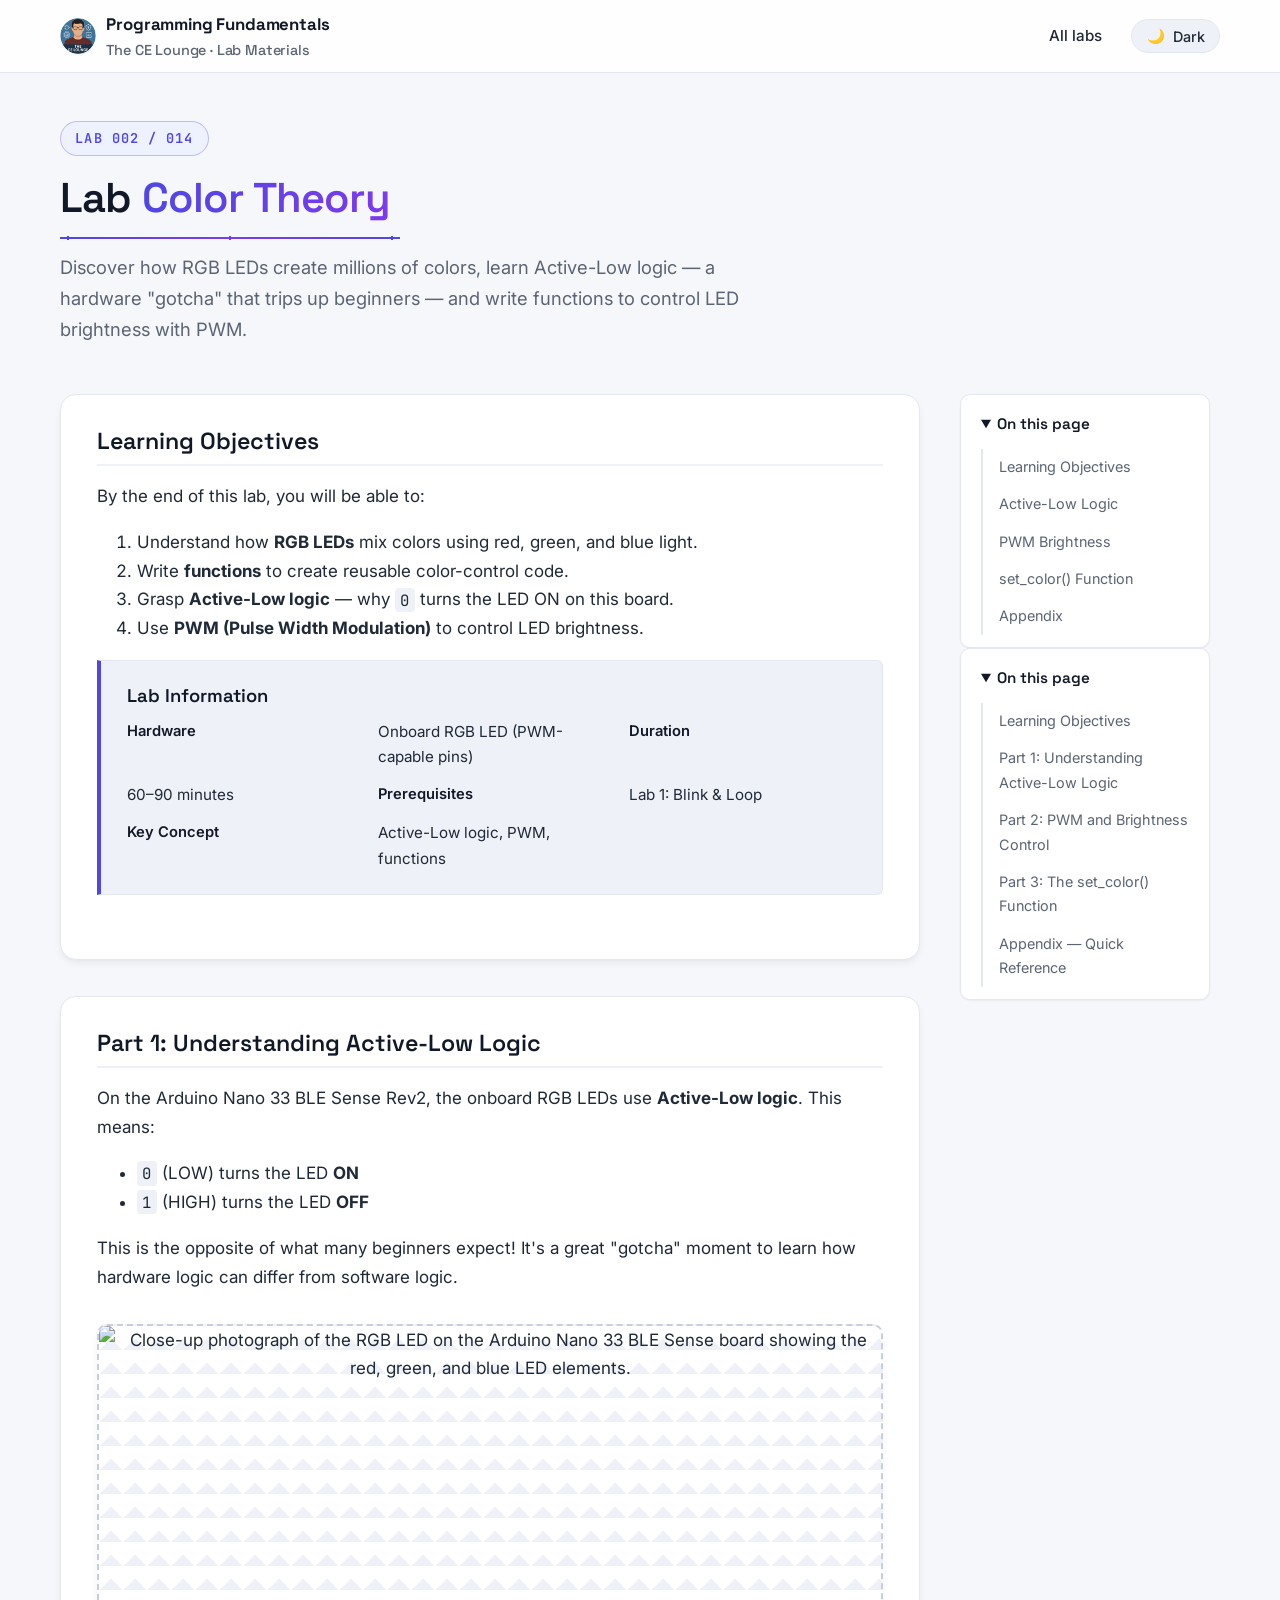
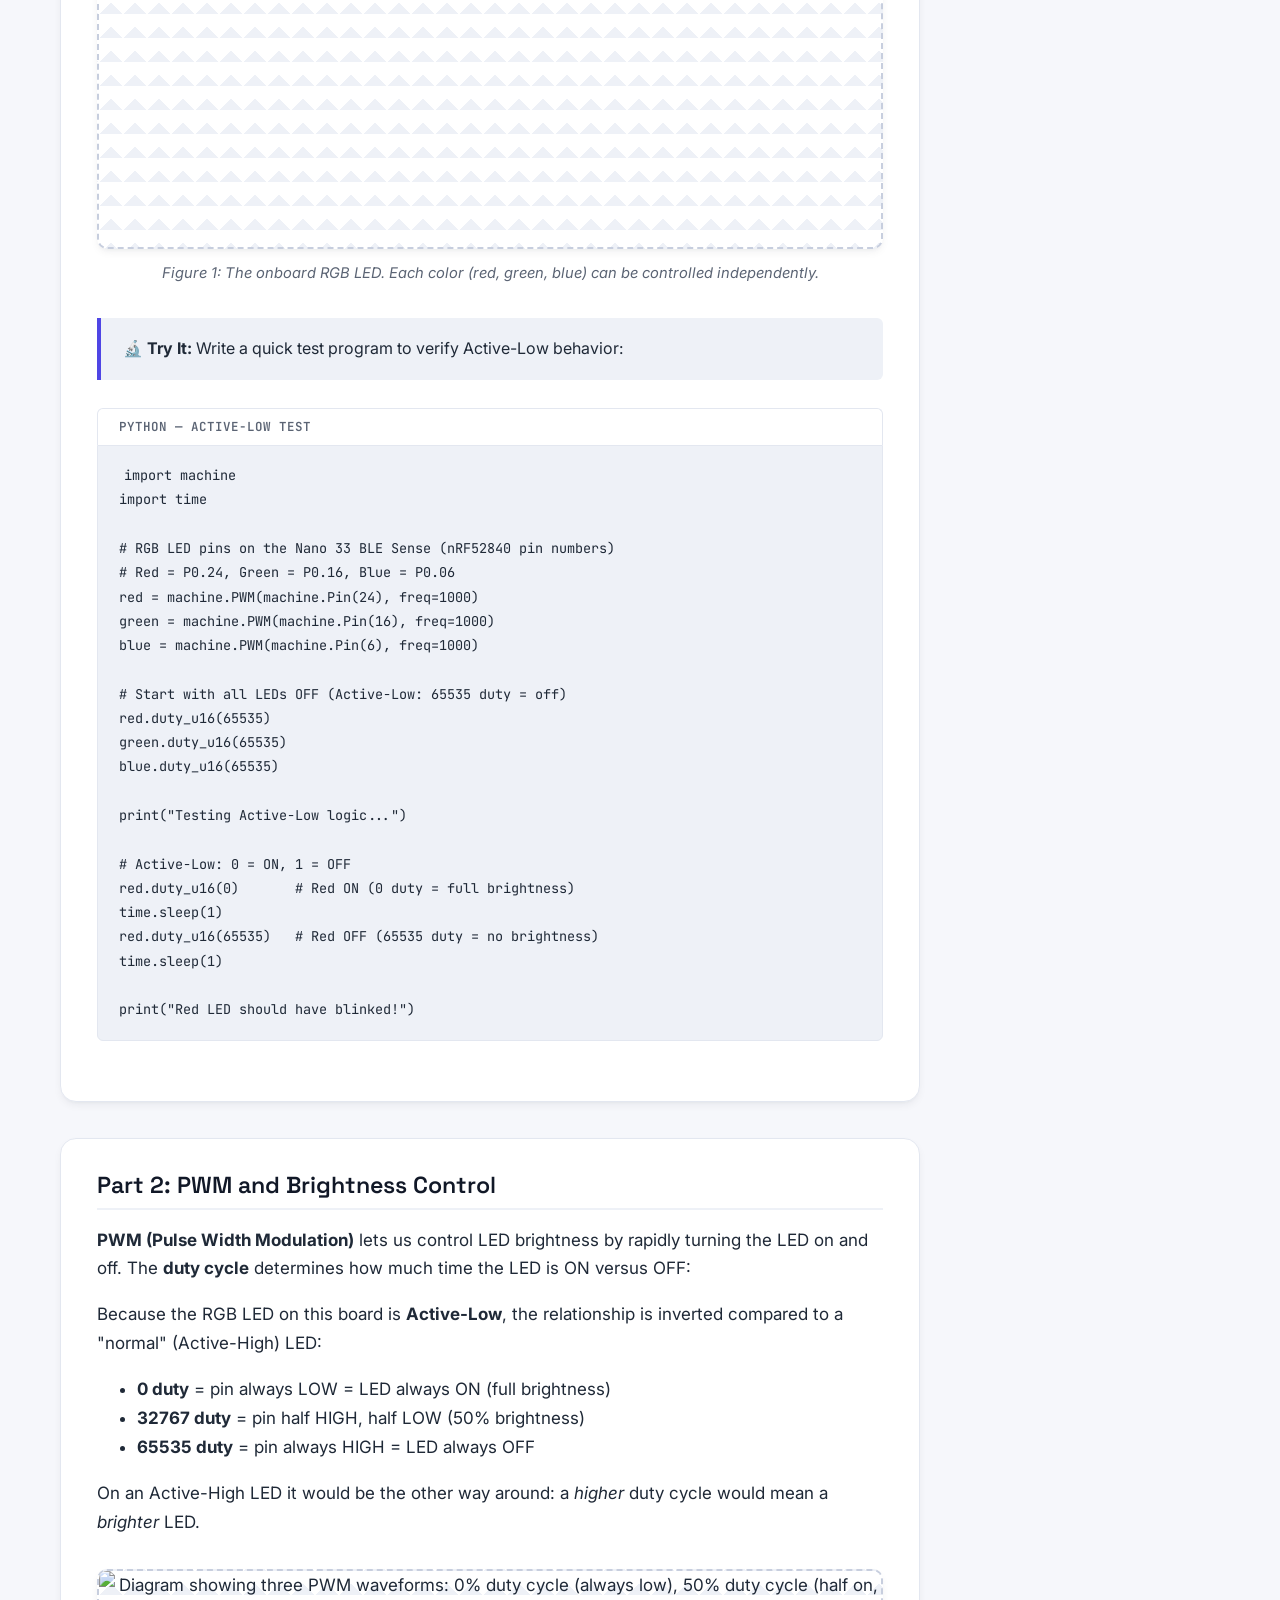
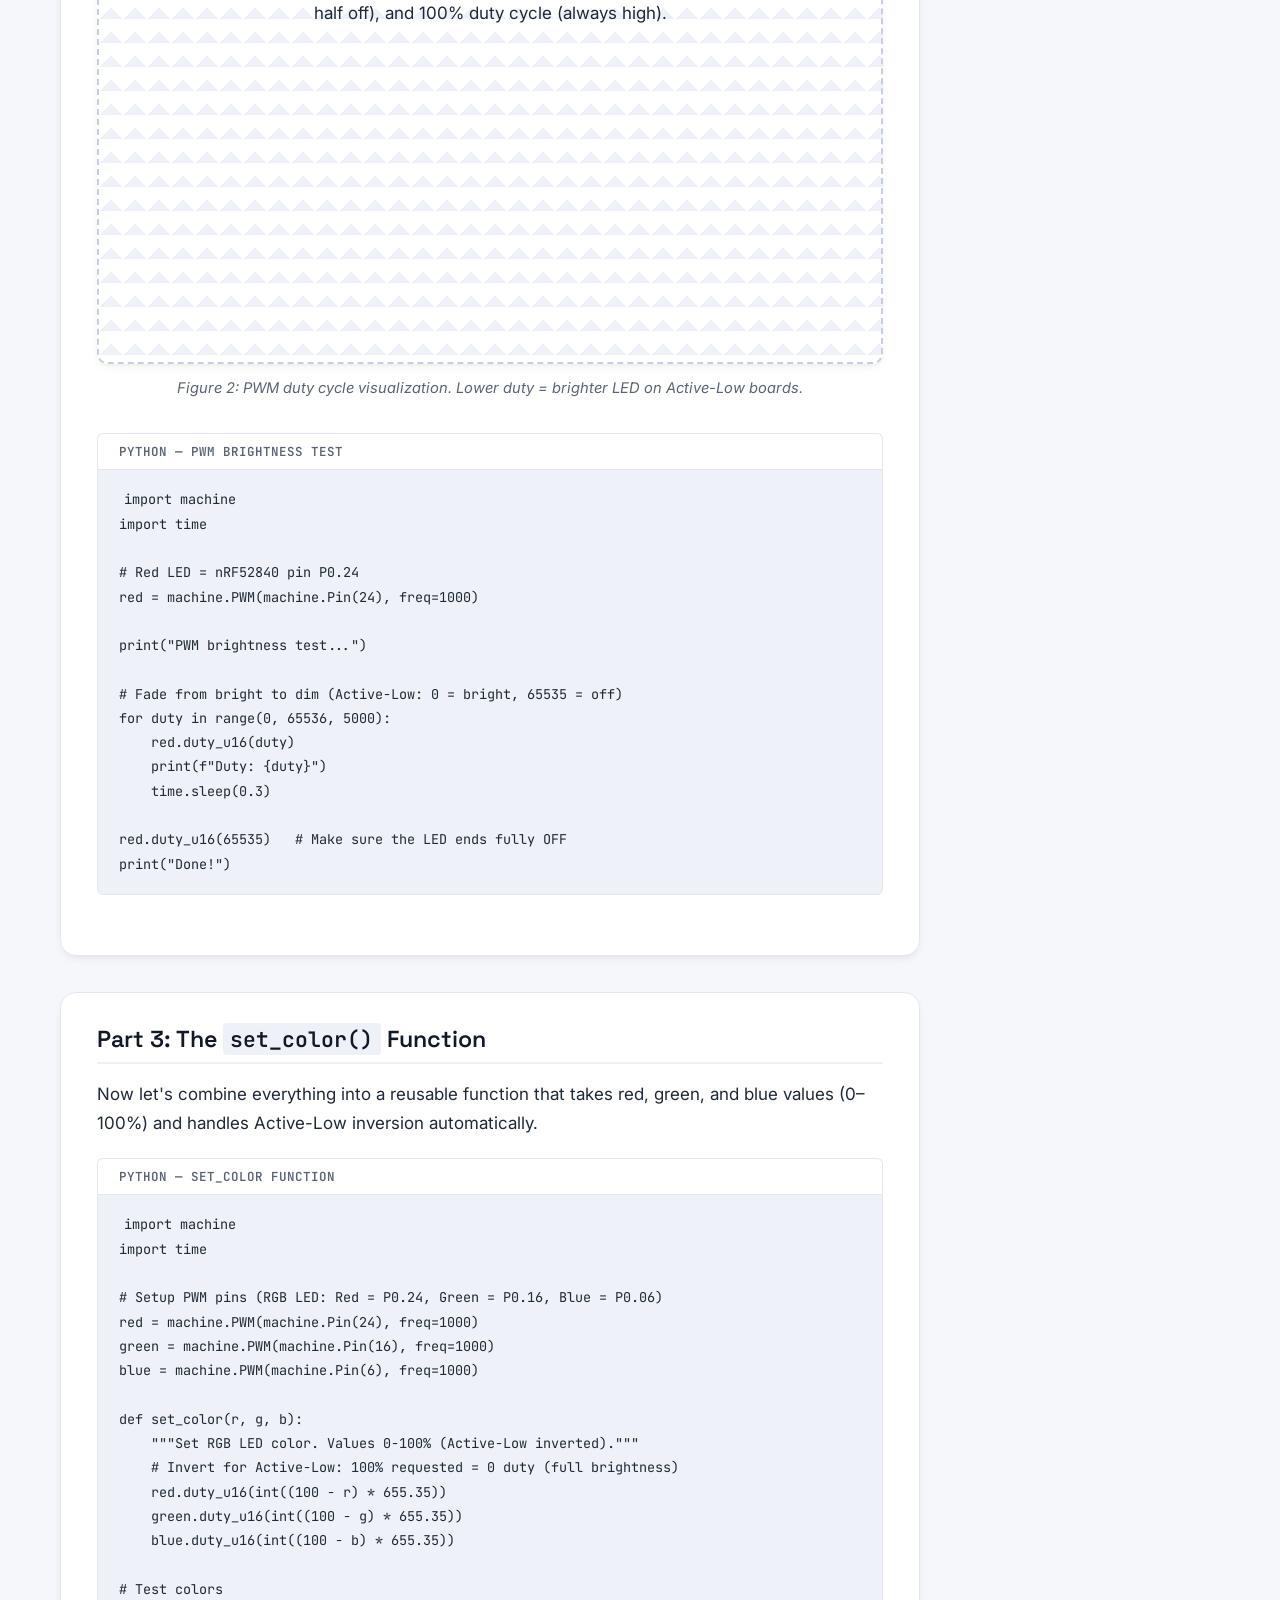
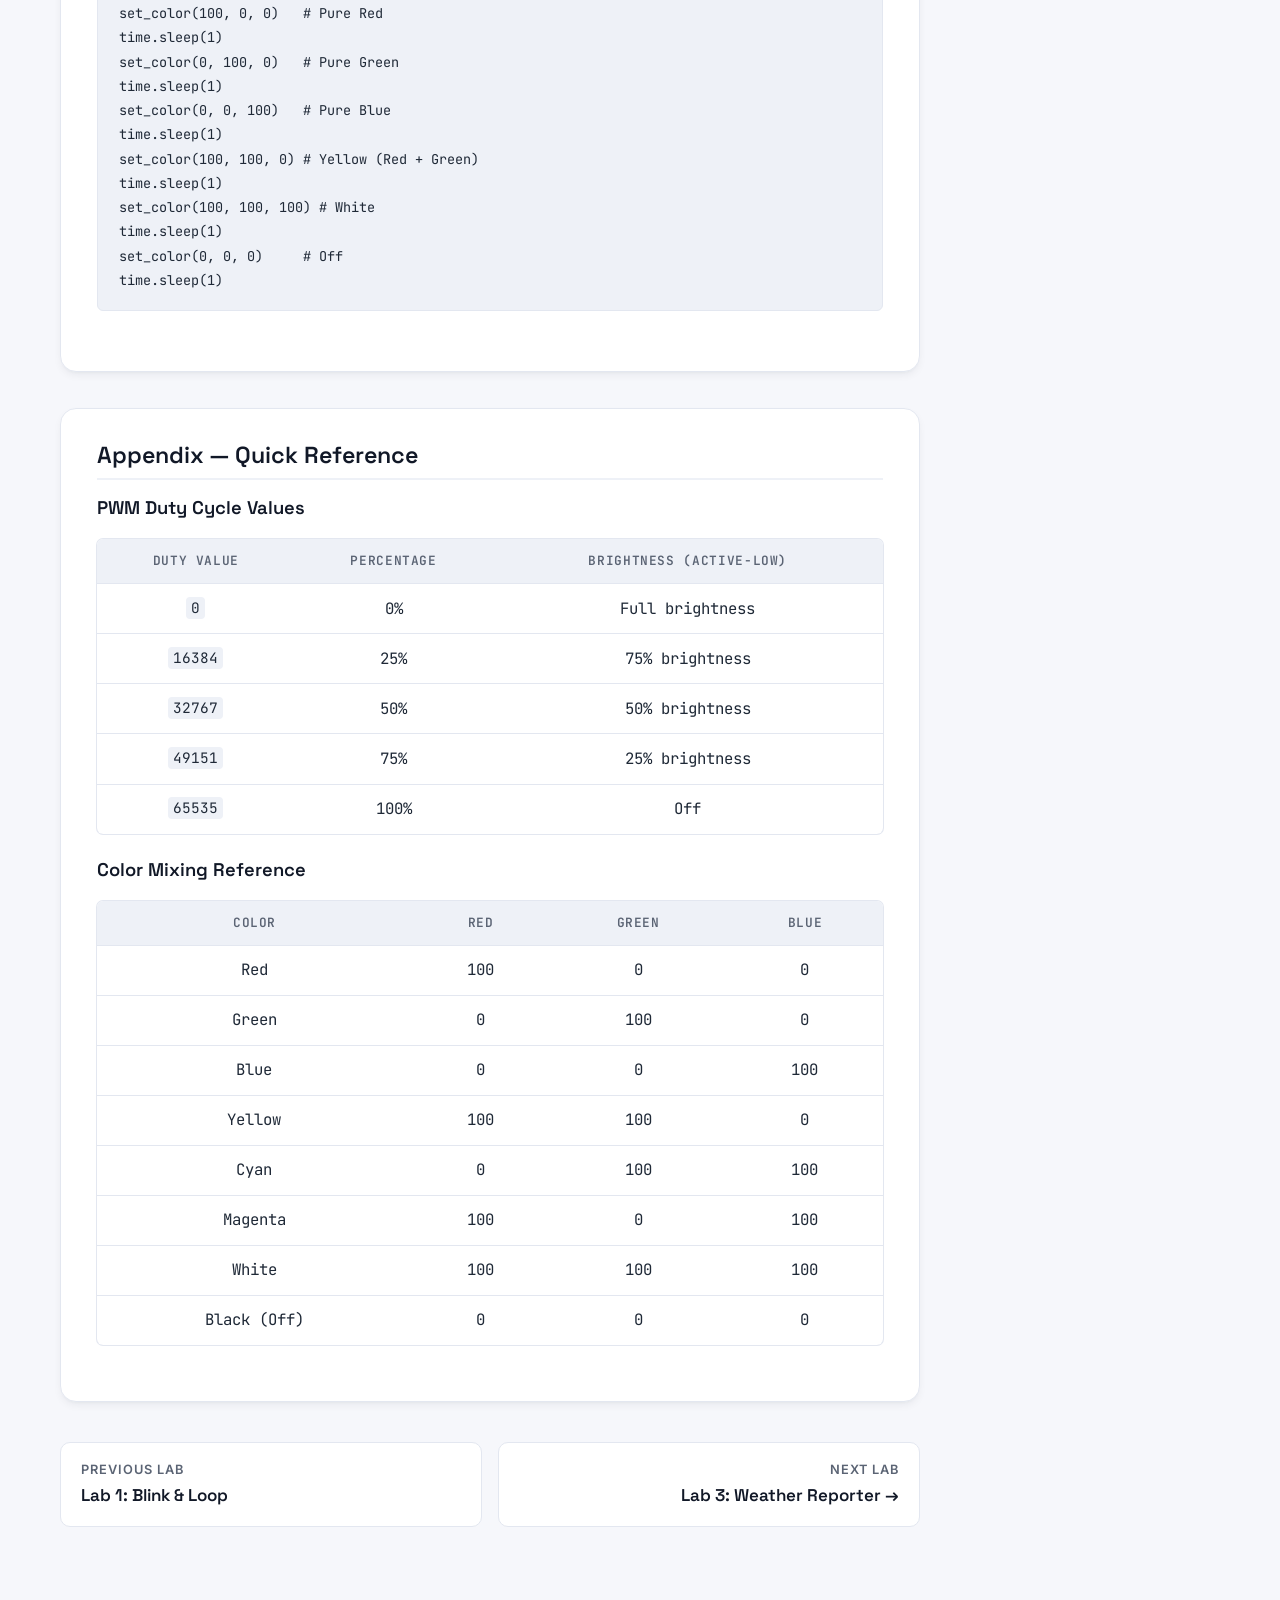
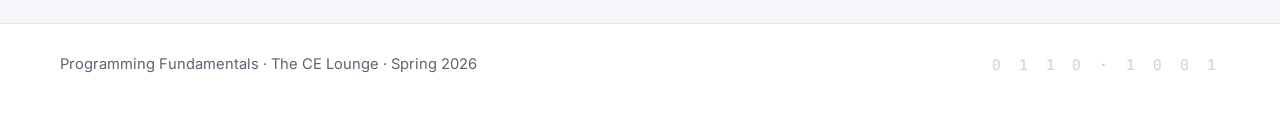
==== commit 69c5a158: "Add files via upload" ====
--- a/lessons/lab02-color-theory/index.html
+++ b/lessons/lab02-color-theory/index.html
@@ -4,7 +4,7 @@
     <meta charset="UTF-8">
     <meta name="viewport" content="width=device-width, initial-scale=1.0">
     <title>Lab 2: Color Theory · Programming Fundamentals</title>
-    <meta name="description" content="Learn RGB LED control, PWM brightness, and Active-Low logic using the Arduino NANO BLE Sense onboard RGB LED.">
+    <meta name="description" content="Learn RGB LED control, PWM brightness, and Active-Low logic using the Arduino Nano 33 BLE Sense onboard RGB LED.">
     <link rel="icon" type="image/png" href="../../assets/images/favicon-32.png" sizes="32x32">
     <link rel="icon" type="image/png" href="../../assets/images/favicon-16.png" sizes="16x16">
     <link rel="apple-touch-icon" href="../../assets/images/apple-touch-icon.png">
@@ -75,7 +75,7 @@
 
             <section id="active-low" class="section" aria-labelledby="active-low-heading">
                 <h2 id="active-low-heading">Part 1: Understanding Active-Low Logic</h2>
-                <p>On the Arduino NANO BLE Sense Rev 2, the onboard RGB LEDs use <strong>Active-Low logic</strong>. This means:</p>
+                <p>On the Arduino Nano 33 BLE Sense Rev2, the onboard RGB LEDs use <strong>Active-Low logic</strong>. This means:</p>
                 <ul>
                     <li><code>0</code> (LOW) turns the LED <strong>ON</strong></li>
                     <li><code>1</code> (HIGH) turns the LED <strong>OFF</strong></li>
@@ -85,7 +85,7 @@
                 <!-- IMAGE PROVISION: replace src="" with the real file once photographed -->
                 <figure class="lab-figure" role="group" aria-labelledby="rgb-led-caption">
                     <img src="" data-suggested-filename="assets/images/rgb-led-closeup.jpg"
-                         alt="Close-up photograph of the RGB LED on the Arduino NANO BLE Sense board showing the red, green, and blue LED elements."
+                         alt="Close-up photograph of the RGB LED on the Arduino Nano 33 BLE Sense board showing the red, green, and blue LED elements."
                          width="600" height="400"
                          loading="lazy">
                     <figcaption id="rgb-led-caption">Figure 1: The onboard RGB LED. Each color (red, green, blue) can be controlled independently.</figcaption>
@@ -100,10 +100,16 @@
                     <pre><code>import machine
 import time
 
-# Define RGB LED pins (check your board's pinout)
-red = machine.PWM(machine.Pin(10))
-green = machine.PWM(machine.Pin(11))
-blue = machine.PWM(machine.Pin(12))
+# RGB LED pins on the Nano 33 BLE Sense (nRF52840 pin numbers)
+# Red = P0.24, Green = P0.16, Blue = P0.06
+red = machine.PWM(machine.Pin(24), freq=1000)
+green = machine.PWM(machine.Pin(16), freq=1000)
+blue = machine.PWM(machine.Pin(6), freq=1000)
+
+# Start with all LEDs OFF (Active-Low: 65535 duty = off)
+red.duty_u16(65535)
+green.duty_u16(65535)
+blue.duty_u16(65535)
 
 print("Testing Active-Low logic...")
 
@@ -120,11 +126,13 @@
             <section id="pwm-brightness" class="section" aria-labelledby="pwm-heading">
                 <h2 id="pwm-heading">Part 2: PWM and Brightness Control</h2>
                 <p><strong>PWM (Pulse Width Modulation)</strong> lets us control LED brightness by rapidly turning the LED on and off. The <strong>duty cycle</strong> determines how much time the LED is ON versus OFF:</p>
+                <p>Because the RGB LED on this board is <strong>Active-Low</strong>, the relationship is inverted compared to a "normal" (Active-High) LED:</p>
                 <ul>
-                    <li><strong>0 duty</strong> = LED always ON (full brightness)</li>
-                    <li><strong>32767 duty</strong> = LED half ON, half OFF (50% brightness)</li>
-                    <li><strong>65535 duty</strong> = LED always OFF (off)</li>
+                    <li><strong>0 duty</strong> = pin always LOW = LED always ON (full brightness)</li>
+                    <li><strong>32767 duty</strong> = pin half HIGH, half LOW (50% brightness)</li>
+                    <li><strong>65535 duty</strong> = pin always HIGH = LED always OFF</li>
                 </ul>
+                <p>On an Active-High LED it would be the other way around: a <em>higher</em> duty cycle would mean a <em>brighter</em> LED.</p>
 
                 <!-- IMAGE PROVISION: replace src="" with the real file once created -->
                 <figure class="lab-figure" role="group" aria-labelledby="pwm-diagram-caption">
@@ -140,7 +148,8 @@
                     <pre><code>import machine
 import time
 
-red = machine.PWM(machine.Pin(10))
+# Red LED = nRF52840 pin P0.24
+red = machine.PWM(machine.Pin(24), freq=1000)
 
 print("PWM brightness test...")
 
@@ -150,6 +159,7 @@
     print(f"Duty: {duty}")
     time.sleep(0.3)
 
+red.duty_u16(65535)   # Make sure the LED ends fully OFF
 print("Done!")</code></pre>
                 </div>
             </section>
@@ -163,10 +173,10 @@
                     <pre><code>import machine
 import time
 
-# Setup PWM pins
-red = machine.PWM(machine.Pin(10))
-green = machine.PWM(machine.Pin(11))
-blue = machine.PWM(machine.Pin(12))
+# Setup PWM pins (RGB LED: Red = P0.24, Green = P0.16, Blue = P0.06)
+red = machine.PWM(machine.Pin(24), freq=1000)
+green = machine.PWM(machine.Pin(16), freq=1000)
+blue = machine.PWM(machine.Pin(6), freq=1000)
 
 def set_color(r, g, b):
     """Set RGB LED color. Values 0-100% (Active-Low inverted)."""
